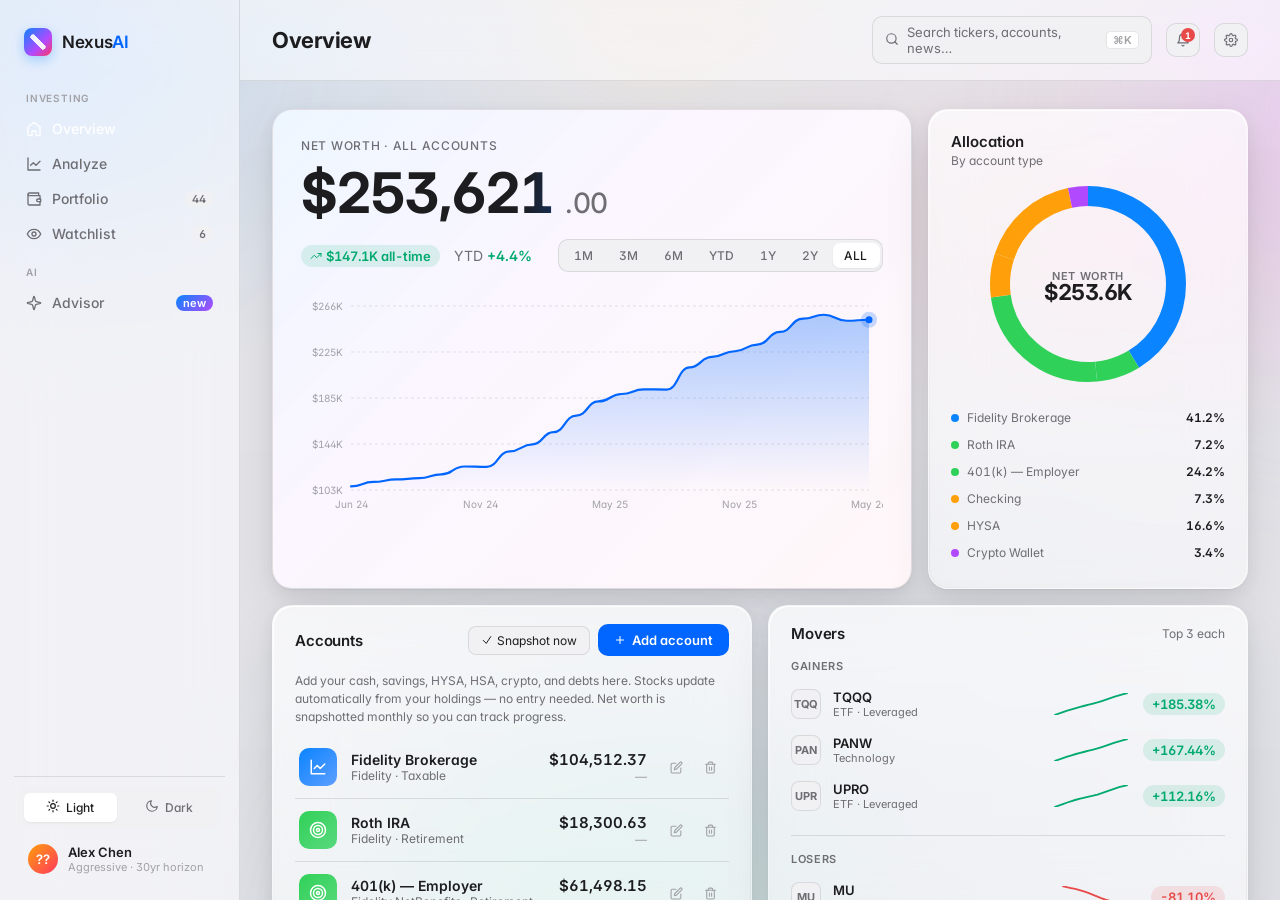
==== design_handoff_nexusai/design/index.html @ 1d8bfe1f "Migrate from Streamlit to Flask + custom dashboard, add data pipelines - New Flask server.py serves " ====
<!DOCTYPE html>
<html lang="en">
<head>
<meta charset="UTF-8">
<meta name="viewport" content="width=device-width, initial-scale=1.0">
<title>NexusAI</title>
<link rel="preconnect" href="https://fonts.googleapis.com">
<link rel="preconnect" href="https://fonts.gstatic.com" crossorigin>
<link href="https://fonts.googleapis.com/css2?family=Inter:wght@400;500;600;700&family=JetBrains+Mono:wght@500&display=swap" rel="stylesheet">
<link rel="stylesheet" href="styles.css">
<link rel="stylesheet" href="animations.css">
<link rel="stylesheet" href="sleek.css">
</head>
<body data-theme="light">

<div class="app">
  <!-- Sidebar -->
  <aside class="sidebar">
    <div class="brand">
      <div class="brand-mark"></div>
      <div class="brand-name">Nexus<span class="ai">AI</span></div>
    </div>

    <nav class="nav" id="nav">
      <div class="nav-indicator" id="nav-indicator"></div>
      <div class="nav-section">Investing</div>
      <button class="nav-item active" data-section="overview"><span class="nav-icon" id="ni-overview"></span>Overview</button>
      <button class="nav-item" data-section="analyze"><span class="nav-icon" id="ni-analyze"></span>Analyze</button>
      <button class="nav-item" data-section="portfolio"><span class="nav-icon" id="ni-portfolio"></span>Portfolio<span class="nav-badge" id="badge-portfolio">44</span></button>
      <button class="nav-item" data-section="watchlist"><span class="nav-icon" id="ni-watchlist"></span>Watchlist<span class="nav-badge" id="badge-watchlist">6</span></button>
      <div class="nav-section">AI</div>
      <button class="nav-item" data-section="advisor"><span class="nav-icon" id="ni-advisor"></span>Advisor<span class="nav-badge" style="background:linear-gradient(135deg, #0a84ff, #b14aff); color:white;">new</span></button>
    </nav>

    <div class="sidebar-foot">
      <div class="theme-toggle" id="theme-toggle">
        <button data-theme-set="light" class="active"><span id="tt-light"></span>Light</button>
        <button data-theme-set="dark"><span id="tt-dark"></span>Dark</button>
      </div>
      <div class="profile-chip" id="profile-chip" style="cursor:pointer;" title="Edit profile">
        <div class="avatar" id="profile-avatar">AC</div>
        <div>
          <div class="profile-name" id="profile-name">Loading…</div>
          <div class="profile-meta" id="profile-meta"></div>
        </div>
      </div>
    </div>
  </aside>

  <!-- Main -->
  <main class="main">
    <header class="topbar">
      <div>
        <div class="section-title" id="topbar-title">Overview</div>
      </div>
      <div class="search" id="cmd-trigger" role="button" tabindex="0">
        <span id="search-icon"></span>
        <span class="search-placeholder">Search tickers, accounts, news…</span>
        <span class="search-kbd">⌘K</span>
      </div>
      <button class="icon-btn" id="bell-btn" title="Notifications" style="position:relative;"></button>
      <button class="icon-btn" id="settings-btn" title="Settings"></button>
    </header>

    <div class="content">
      <div id="section-overview" class="section active"></div>
      <div id="section-analyze" class="section"></div>
      <div id="section-portfolio" class="section"></div>
      <div id="section-watchlist" class="section"></div>
      <div id="section-advisor" class="section"></div>
    </div>
  </main>
</div>

<!-- Command palette -->
<div class="cmdk-overlay" id="cmdk" hidden>
  <div class="cmdk-panel" role="dialog" aria-label="Command palette">
    <div class="cmdk-input-row">
      <span class="cmdk-search-icon" id="cmdk-icon"></span>
      <input id="cmdk-input" placeholder="Jump to a ticker, account, or section…" autocomplete="off"/>
      <span class="search-kbd">ESC</span>
    </div>
    <div class="cmdk-results" id="cmdk-results"></div>
  </div>
</div>

<!-- Notifications panel -->
<div id="notif-panel" hidden style="
  position:fixed; top:52px; right:56px; width:340px; z-index:200;
  background:var(--surface); border:1px solid var(--border-strong);
  border-radius:var(--r-lg); box-shadow:var(--shadow-pop);
  overflow:hidden;
">
  <div style="display:flex;align-items:center;justify-content:space-between;padding:14px 16px 10px;border-bottom:1px solid var(--border);">
    <div style="font-size:14px;font-weight:600;">Notifications</div>
    <button id="notif-close" class="icon-btn" style="width:24px;height:24px;font-size:16px;">×</button>
  </div>
  <div id="notif-list" style="max-height:340px;overflow-y:auto;padding:8px 0;"></div>
</div>

<!-- Settings panel -->
<div id="settings-panel" hidden style="
  position:fixed; top:52px; right:8px; width:360px; z-index:200;
  background:var(--surface); border:1px solid var(--border-strong);
  border-radius:var(--r-lg); box-shadow:var(--shadow-pop);
  overflow:hidden;
">
  <div style="display:flex;align-items:center;justify-content:space-between;padding:14px 16px 10px;border-bottom:1px solid var(--border);">
    <div style="font-size:14px;font-weight:600;">Settings</div>
    <button id="settings-close" class="icon-btn" style="width:24px;height:24px;font-size:16px;">×</button>
  </div>
  <div style="padding:16px;">
    <div style="font-size:11px;text-transform:uppercase;letter-spacing:.08em;font-weight:600;color:var(--text-2);margin-bottom:12px;">Profile</div>

    <div style="margin-bottom:12px;">
      <label style="display:block;font-size:12px;color:var(--text-2);margin-bottom:4px;">Name</label>
      <input id="s-name" type="text" placeholder="Your name"
        style="width:100%;padding:8px 12px;border-radius:8px;border:1px solid var(--border);
               background:var(--surface-2);color:var(--text);font-size:13px;box-sizing:border-box;"/>
    </div>

    <div style="display:grid;grid-template-columns:1fr 1fr;gap:10px;margin-bottom:12px;">
      <div>
        <label style="display:block;font-size:12px;color:var(--text-2);margin-bottom:4px;">Age</label>
        <input id="s-age" type="number" min="18" max="100" placeholder="35"
          style="width:100%;padding:8px 12px;border-radius:8px;border:1px solid var(--border);
                 background:var(--surface-2);color:var(--text);font-size:13px;box-sizing:border-box;"/>
      </div>
      <div>
        <label style="display:block;font-size:12px;color:var(--text-2);margin-bottom:4px;">Horizon (yrs)</label>
        <input id="s-horizon" type="number" min="1" max="40" placeholder="10"
          style="width:100%;padding:8px 12px;border-radius:8px;border:1px solid var(--border);
                 background:var(--surface-2);color:var(--text);font-size:13px;box-sizing:border-box;"/>
      </div>
    </div>

    <div style="margin-bottom:12px;">
      <label style="display:block;font-size:12px;color:var(--text-2);margin-bottom:4px;">Risk Tolerance</label>
      <select id="s-risk"
        style="width:100%;padding:8px 12px;border-radius:8px;border:1px solid var(--border);
               background:var(--surface-2);color:var(--text);font-size:13px;box-sizing:border-box;">
        <option value="conservative">Conservative</option>
        <option value="moderate">Moderate</option>
        <option value="aggressive">Aggressive</option>
      </select>
    </div>

    <div style="margin-bottom:16px;">
      <label style="display:block;font-size:12px;color:var(--text-2);margin-bottom:4px;">Notes</label>
      <textarea id="s-notes" rows="2" placeholder="Goals, notes…"
        style="width:100%;padding:8px 12px;border-radius:8px;border:1px solid var(--border);
               background:var(--surface-2);color:var(--text);font-size:13px;box-sizing:border-box;
               resize:vertical;font-family:inherit;"></textarea>
    </div>

    <div style="display:flex;gap:8px;align-items:center;">
      <button id="s-save" class="btn-primary" style="flex:1;">Save changes</button>
      <div id="s-status" style="font-size:12px;color:var(--green);display:none;">Saved ✓</div>
    </div>
  </div>
</div>

<!-- Data + helpers -->
<script src="data.js"></script>
<script src="icons.js"></script>
<script src="charts.js"></script>
<script src="sections-1.js"></script>
<script src="sections-2.js"></script>
<script src="command.js"></script>
<script src="animations.js"></script>
<script src="sleek.js"></script>
<script src="tweaks.js"></script>

<script>
(function init() {
  // Set nav icons
  const icons = {
    "ni-overview": "home", "ni-analyze": "chart", "ni-portfolio": "wallet",
    "ni-watchlist": "eye", "ni-advisor": "sparkles",
    "search-icon": "search", "bell-btn": "bell", "settings-btn": "settings",
    "tt-light": "sun", "tt-dark": "moon",
  };
  Object.entries(icons).forEach(([id, name]) => {
    const el = document.getElementById(id);
    if (el) el.innerHTML = Icon(name, id.startsWith("ni-") ? 16 : 14);
  });

  // Hydrate profile chip from real data
  function hydrateProfileChip() {
    if (window.NEXUS_DATA && window.NEXUS_DATA.profile) {
      const p = window.NEXUS_DATA.profile;
      const av = document.getElementById("profile-avatar");
      const nm = document.getElementById("profile-name");
      const mt = document.getElementById("profile-meta");
      if (av) av.textContent = p.initials || "??";
      if (nm) nm.textContent = p.name || "—";
      if (mt) mt.textContent = `${p.risk || "—"} · ${p.horizon || "?"}yr horizon`;
    }
  }
  hydrateProfileChip();

  // Render each section's HTML
  const titles = {
    overview: "Overview", analyze: "Analyze", portfolio: "Portfolio",
    watchlist: "Watchlist", advisor: "Advisor",
  };
  document.getElementById("section-overview").innerHTML = AppleSections.renderOverview();
  document.getElementById("section-analyze").innerHTML = AppleSections.renderAnalyze();
  document.getElementById("section-portfolio").innerHTML = AppleSections.renderPortfolio();
  document.getElementById("section-watchlist").innerHTML = AppleSections.renderWatchlist();
  document.getElementById("section-advisor").innerHTML = AppleSections.renderAdvisor();

  // Update portfolio badge
  if (window.NEXUS_DATA) {
    const pb = document.getElementById("badge-portfolio");
    if (pb) pb.textContent = NEXUS_DATA.positions.length;
    const wb = document.getElementById("badge-watchlist");
    if (wb) wb.textContent = NEXUS_DATA.watchlist.length;
  }

  // Hydrate initial section
  AppleSections.hydrateOverview();

  let active = "overview";

  function navigateTo(sec) {
    if (!titles[sec] || sec === active) return;
    document.querySelectorAll(".nav-item").forEach(n => n.classList.toggle("active", n.dataset.section === sec));
    document.querySelectorAll(".section").forEach(s => s.classList.remove("active"));
    const secEl = document.getElementById("section-" + sec);
    secEl.classList.add("active");
    document.getElementById("topbar-title").textContent = titles[sec];
    document.querySelector(".main").scrollTo({ top: 0, behavior: "instant" });
    active = sec;
    AppleSections._redraw = null;
    setTimeout(() => {
      const fn = AppleSections["hydrate" + sec.charAt(0).toUpperCase() + sec.slice(1)];
      if (fn) fn();
      if (window.AppleAnim) { try { AppleAnim.replayAll(); } catch(e){} }
    }, 60);
  }

  function flashTicker(ticker) {
    const inHoldings = NEXUS_DATA.positions.some(p => p.ticker === ticker);
    const dest = inHoldings ? "portfolio" : "watchlist";
    navigateTo(dest);
    setTimeout(() => {
      const row = document.querySelector(`#section-${dest} [data-row-ticker="${ticker}"]`);
      if (row) {
        const main = document.querySelector(".main");
        const top = row.getBoundingClientRect().top - main.getBoundingClientRect().top + main.scrollTop - 120;
        main.scrollTo({ top: Math.max(0, top), behavior: "smooth" });
        row.classList.add("row-flash");
        setTimeout(() => row.classList.remove("row-flash"), 1600);
      }
    }, 140);
  }

  window.Nexus = { navigateTo, flashTicker, getActive: () => active };

  if (window.CommandPalette) CommandPalette.init();
  if (window.NexusTweaks) NexusTweaks.init();

  // One-shot snapshot refresh — repaint P/L + hero + sparklines once the
  // server has live prices (covers cold-cache first load where plPct=0).
  (function snapshotRefresh() {
    const D = window.NEXUS_DATA;
    if (!D || !D.positions) return;
    const allZero = D.positions.length > 0 && D.positions.every(p => !p.plPct);
    let tries = 0;
    function poll() {
      tries++;
      fetch("/api/snapshot")
        .then(r => r.json())
        .then(s => {
          if (!s.ok) return;
          const stillZero = s.positions.length > 0 && s.positions.every(p => !p.plPct);
          // Merge enriched fields
          D.positions = s.positions;
          D.portfolioValue = s.portfolioValue;
          D.totalCost = s.totalCost;
          D.totalPL = s.totalPL;
          D.totalPLPct = s.totalPLPct;
          D.netWorth = s.netWorth;
          D.accounts = s.accounts;
          D.watchlist = s.watchlist;
          D.sectorWeights = s.sectorWeights;
          if (s.advisorPlan) D.advisorPlan = s.advisorPlan;
          if (s.riskMetrics) D.riskMetrics = s.riskMetrics;
          // Re-render the sections whose HTML depends on these numbers
          ["overview","portfolio","watchlist","advisor"].forEach(sec => {
            const fn = AppleSections["render" + sec.charAt(0).toUpperCase() + sec.slice(1)];
            const el = document.getElementById("section-" + sec);
            if (fn && el) el.innerHTML = fn();
          });
          // Re-hydrate the active one
          const hy = AppleSections["hydrate" + active.charAt(0).toUpperCase() + active.slice(1)];
          if (hy) try { hy(); } catch(e){}
          if (window.checkWatchlistAlerts) checkWatchlistAlerts();
          // If server still cold, poll again (max 4 tries)
          if (stillZero && tries < 4) setTimeout(poll, 2000);
        })
        .catch(() => {});
    }
    // Always refresh once after paint; sooner if everything is zero
    setTimeout(poll, allZero ? 1500 : 4000);
  })();

  // Nav handler
  document.getElementById("nav").addEventListener("click", (e) => {
    const item = e.target.closest("[data-section]");
    if (item) navigateTo(item.dataset.section);
  });

  // Theme toggle — use View Transitions if available
  document.getElementById("theme-toggle").addEventListener("click", (e) => {
    const btn = e.target.closest("[data-theme-set]");
    if (!btn) return;
    const newTheme = btn.dataset.themeSet;
    const apply = () => {
      document.querySelectorAll("[data-theme-set]").forEach(b => b.classList.remove("active"));
      btn.classList.add("active");
      document.body.setAttribute("data-theme", newTheme);
      if (active === "overview") AppleSections.hydrateOverview();
      else if (active === "analyze") AppleSections.hydrateAnalyze();
      if (window.NexusTweaks && NexusTweaks.syncTheme) NexusTweaks.syncTheme(newTheme);
    };
    if (document.startViewTransition && window.AppleAnim && AppleAnim.state.theme) {
      const rect = btn.getBoundingClientRect();
      document.documentElement.style.setProperty("--tx", (rect.left + rect.width / 2) + "px");
      document.documentElement.style.setProperty("--ty", (rect.top + rect.height / 2) + "px");
      document.startViewTransition(apply);
    } else {
      apply();
    }
  });

  // Profile chip → open settings
  document.getElementById("profile-chip").addEventListener("click", () => {
    openSettings();
  });

  // Resize
  let rzTimer;
  window.addEventListener("resize", () => {
    clearTimeout(rzTimer);
    rzTimer = setTimeout(() => {
      if (AppleSections._redraw) AppleSections._redraw();
    }, 160);
  });

  // -----------------------------------------------------------------------
  // Notifications panel
  // -----------------------------------------------------------------------
  const notifPanel = document.getElementById("notif-panel");
  const bellBtn = document.getElementById("bell-btn");

  function buildNotifications() {
    const list = document.getElementById("notif-list");
    const D = window.NEXUS_DATA;
    if (!D || !list) return;
    const items = [];
    (D.watchlist || []).forEach(w => {
      if (w.buyBelow && w.price > 0 && w.price <= w.buyBelow) {
        items.push({ type: "buy", ticker: w.ticker, msg: `Price ${fmt$(w.price)} hit buy target ≤ ${fmt$(w.buyBelow)}`, color: "var(--green)" });
      } else if (w.sellAbove && w.price > 0 && w.price >= w.sellAbove) {
        items.push({ type: "sell", ticker: w.ticker, msg: `Price ${fmt$(w.price)} hit sell target ≥ ${fmt$(w.sellAbove)}`, color: "var(--red)" });
      }
    });
    if (items.length === 0) {
      list.innerHTML = `<div style="padding:16px;text-align:center;color:var(--text-3);font-size:13px;">No alerts triggered</div>`;
    } else {
      list.innerHTML = items.map(it => `
        <div style="display:flex;align-items:flex-start;gap:10px;padding:10px 16px;border-bottom:1px solid var(--border);">
          <div style="width:8px;height:8px;border-radius:50%;background:${it.color};margin-top:5px;flex-shrink:0;"></div>
          <div>
            <div style="font-size:13px;font-weight:600;">${it.ticker}</div>
            <div style="font-size:12px;color:var(--text-2);">${it.msg}</div>
          </div>
        </div>
      `).join("");
      // Show alert dot on bell
      bellBtn.style.setProperty("--notif-count", items.length);
    }
    // Always show watchlist as monitoring if no alerts
    if (items.length === 0) {
      const monitoring = (D.watchlist || []).slice(0, 5);
      if (monitoring.length) {
        list.innerHTML = monitoring.map(w => `
          <div style="display:flex;align-items:flex-start;gap:10px;padding:10px 16px;border-bottom:1px solid var(--border);">
            <div style="width:8px;height:8px;border-radius:50%;background:var(--amber);margin-top:5px;flex-shrink:0;"></div>
            <div>
              <div style="font-size:13px;font-weight:600;">${w.ticker}</div>
              <div style="font-size:12px;color:var(--text-2);">
                Monitoring${w.buyBelow ? ' · Buy ≤ ' + fmt$(w.buyBelow) : ''}${w.sellAbove ? ' · Sell ≥ ' + fmt$(w.sellAbove) : ''}
              </div>
            </div>
          </div>
        `).join("") + `<div style="padding:10px 16px;font-size:12px;color:var(--text-3);">No price targets hit yet</div>`;
      }
    }
  }

  // Red badge on the bell when alerts are live
  function setBellBadge(n) {
    let dot = bellBtn.querySelector(".bell-badge");
    if (n > 0) {
      if (!dot) {
        dot = document.createElement("span");
        dot.className = "bell-badge";
        dot.style.cssText = "position:absolute;top:4px;right:4px;min-width:14px;height:14px;padding:0 3px;border-radius:8px;background:var(--red);color:#fff;font-size:9px;font-weight:700;display:flex;align-items:center;justify-content:center;";
        bellBtn.appendChild(dot);
      }
      dot.textContent = n > 9 ? "9+" : String(n);
    } else if (dot) { dot.remove(); }
  }

  // Fire OS notifications for newly-hit targets (dedup via localStorage)
  function checkWatchlistAlerts() {
    const D = window.NEXUS_DATA;
    if (!D || !D.watchlist) return;
    const hits = D.watchlist.filter(w =>
      (w.buyBelow && w.price > 0 && w.price <= w.buyBelow) ||
      (w.sellAbove && w.price > 0 && w.price >= w.sellAbove));
    setBellBadge(hits.length);
    if (!hits.length || !("Notification" in window) || Notification.permission !== "granted") return;
    let seen = {};
    try { seen = JSON.parse(localStorage.getItem("nexus_alerts_seen") || "{}"); } catch {}
    hits.forEach(w => {
      const kind = (w.buyBelow && w.price <= w.buyBelow) ? "buy" : "sell";
      const key = w.ticker + ":" + kind + ":" + (kind === "buy" ? w.buyBelow : w.sellAbove);
      if (seen[key]) return;
      seen[key] = Date.now();
      new Notification(`${w.ticker} hit ${kind} target`, {
        body: kind === "buy" ? `Now ${fmt$(w.price)} ≤ buy ${fmt$(w.buyBelow)}` : `Now ${fmt$(w.price)} ≥ sell ${fmt$(w.sellAbove)}`,
      });
    });
    try { localStorage.setItem("nexus_alerts_seen", JSON.stringify(seen)); } catch {}
  }
  window.checkWatchlistAlerts = checkWatchlistAlerts;
  checkWatchlistAlerts();

  bellBtn.addEventListener("click", (e) => {
    e.stopPropagation();
    if ("Notification" in window && Notification.permission === "default") {
      Notification.requestPermission().then(checkWatchlistAlerts);
    }
    const isHidden = notifPanel.hidden;
    notifPanel.hidden = !isHidden;
    if (!isHidden) return;
    settingsPanel.hidden = true;
    buildNotifications();
  });
  document.getElementById("notif-close").addEventListener("click", () => { notifPanel.hidden = true; });

  // -----------------------------------------------------------------------
  // Settings panel
  // -----------------------------------------------------------------------
  const settingsPanel = document.getElementById("settings-panel");

  function openSettings() {
    settingsPanel.hidden = false;
    notifPanel.hidden = true;
    const D = window.NEXUS_DATA;
    if (D && D.profile) {
      const p = D.profile;
      document.getElementById("s-name").value = p.name || "";
      document.getElementById("s-age").value = p.age || "";
      document.getElementById("s-horizon").value = p.horizon || "";
      document.getElementById("s-risk").value = (p.risk || "moderate").toLowerCase();
      document.getElementById("s-notes").value = p.notes || "";
    }
  }

  document.getElementById("settings-btn").addEventListener("click", (e) => {
    e.stopPropagation();
    if (!settingsPanel.hidden) { settingsPanel.hidden = true; return; }
    openSettings();
  });
  document.getElementById("settings-close").addEventListener("click", () => { settingsPanel.hidden = true; });

  document.getElementById("s-save").addEventListener("click", () => {
    const payload = {
      name: document.getElementById("s-name").value.trim(),
      age: parseInt(document.getElementById("s-age").value) || 35,
      horizon_years: parseInt(document.getElementById("s-horizon").value) || 10,
      risk_tolerance: document.getElementById("s-risk").value,
      notes: document.getElementById("s-notes").value.trim(),
    };
    fetch("/api/profile", {
      method: "POST",
      headers: { "Content-Type": "application/json" },
      body: JSON.stringify(payload),
    })
    .then(r => r.json())
    .then(resp => {
      if (resp.ok && window.NEXUS_DATA) {
        // Update local data
        const p = NEXUS_DATA.profile;
        p.name = payload.name || p.name;
        p.age = payload.age;
        p.horizon = payload.horizon_years;
        p.risk = payload.risk_tolerance.charAt(0).toUpperCase() + payload.risk_tolerance.slice(1);
        p.notes = payload.notes;
        const parts = payload.name.split(" ");
        p.initials = parts.map(w => w[0]).join("").toUpperCase().slice(0, 2);
        hydrateProfileChip();
        const status = document.getElementById("s-status");
        status.style.display = "block";
        setTimeout(() => { status.style.display = "none"; }, 2500);
      }
    })
    .catch(() => {});
  });

  // Close panels on outside click
  document.addEventListener("click", (e) => {
    if (!notifPanel.hidden && !notifPanel.contains(e.target) && e.target !== bellBtn) {
      notifPanel.hidden = true;
    }
    if (!settingsPanel.hidden && !settingsPanel.contains(e.target) &&
        e.target !== document.getElementById("settings-btn") &&
        !document.getElementById("settings-btn").contains(e.target)) {
      settingsPanel.hidden = true;
    }
  });

})();
</script>
</body>
</html>
---- design_handoff_nexusai/design/styles.css ----
/* =====================================================
   NexusAI · Apple-like
   Soft glass surfaces, vibrancy, gentle animation
   Light + dark variants
   ===================================================== */

* { box-sizing: border-box; margin: 0; padding: 0; }

:root {
  --bg: #e4e4e9;
  --bg-grad-a: #d6dae2;
  --bg-grad-b: #e8d8de;
  --bg-grad-c: #d2dde9;
  --surface: #ffffff;
  --surface-solid: #ffffff;
  --surface-2: #f1f1f4;
  --surface-soft: rgba(252, 252, 253, 0.85);
  --border: rgba(0, 0, 0, 0.10);
  --border-strong: rgba(0, 0, 0, 0.16);
  --text: #1d1d1f;
  --text-2: #6e6e73;
  --text-3: #a1a1a6;
  --accent: #0066ff;
  --accent-soft: rgba(0, 102, 255, 0.1);
  --green: #00a96e;
  --green-soft: rgba(0, 169, 110, 0.12);
  --red: #e84a4a;
  --red-soft: rgba(232, 74, 74, 0.12);
  --amber: #ff9f0a;
  --amber-soft: rgba(255, 159, 10, 0.12);
  --shadow-card: 0 1px 2px rgba(0,0,0,0.06), 0 6px 20px rgba(0,0,0,0.08), 0 18px 50px rgba(0,0,0,0.08);
  --shadow-pop: 0 4px 12px rgba(0,0,0,0.10), 0 16px 48px rgba(0,0,0,0.14);
  --r-sm: 10px; --r-md: 14px; --r-lg: 20px; --r-xl: 28px;
}

[data-theme="dark"] {
  --bg: #000000;
  --bg-grad-a: #0c0c10;
  --bg-grad-b: #160a12;
  --bg-grad-c: #08121f;
  --surface: #1c1c1e;
  --surface-solid: #1c1c1e;
  --surface-2: #2c2c2e;
  --surface-soft: rgba(22, 22, 24, 0.7);
  --border: rgba(255, 255, 255, 0.10);
  --border-strong: rgba(255, 255, 255, 0.18);
  --text: #f5f5f7;
  --text-2: #98989d;
  --text-3: #6c6c70;
  --accent: #0a84ff;
  --accent-soft: rgba(10, 132, 255, 0.16);
  --green: #30d158;
  --green-soft: rgba(48, 209, 88, 0.16);
  --red: #ff453a;
  --red-soft: rgba(255, 69, 58, 0.18);
  --amber: #ffd60a;
  --amber-soft: rgba(255, 214, 10, 0.16);
  --shadow-card: 0 1px 2px rgba(0,0,0,0.4), 0 8px 32px rgba(0,0,0,0.3);
  --shadow-pop: 0 4px 12px rgba(0,0,0,0.4), 0 16px 48px rgba(0,0,0,0.5);
}

html, body {
  height: 100%;
  font-family: -apple-system, BlinkMacSystemFont, "SF Pro Display", "Inter", system-ui, sans-serif;
  font-feature-settings: "ss01", "cv11", "tnum";
  color: var(--text);
  -webkit-font-smoothing: antialiased;
  overflow: hidden;
  background:
    radial-gradient(60% 50% at 12% 10%, var(--bg-grad-c) 0%, transparent 60%),
    radial-gradient(50% 40% at 85% 25%, var(--bg-grad-b) 0%, transparent 65%),
    radial-gradient(70% 60% at 60% 90%, var(--bg-grad-a) 0%, transparent 70%),
    var(--bg);
}
.main { background: linear-gradient(180deg, rgba(0,0,0,0) 0%, rgba(0,0,0,0.012) 100%); }
[data-theme="dark"] .main { background: linear-gradient(180deg, rgba(0,0,0,0) 0%, rgba(255,255,255,0.012) 100%); }

button { font: inherit; cursor: pointer; border: none; background: transparent; color: inherit; }
input { font: inherit; color: inherit; }

/* =========================================== Layout =========================================== */
.app {
  display: grid;
  grid-template-columns: 240px 1fr;
  height: 100vh;
}

/* ============================================ Sidebar ========================================= */
.sidebar {
  padding: 22px 14px 16px;
  display: flex; flex-direction: column;
  border-right: 1px solid var(--border);
  background: var(--surface-soft);
}
.brand {
  display: flex; align-items: center; gap: 10px;
  padding: 6px 10px 22px;
}
.brand-mark {
  width: 28px; height: 28px; border-radius: 8px;
  background: linear-gradient(135deg, #0a84ff 0%, #b14aff 60%, #ff375f 100%);
  position: relative;
  box-shadow: 0 4px 12px rgba(10, 132, 255, 0.3);
}
.brand-mark::after {
  content: ""; position: absolute; inset: 6px;
  border-radius: 4px;
  background: var(--surface-solid);
  opacity: 0.92;
  -webkit-mask: linear-gradient(45deg, transparent 40%, black 40%, black 60%, transparent 60%);
          mask: linear-gradient(45deg, transparent 40%, black 40%, black 60%, transparent 60%);
}
.brand-name {
  font-size: 17px; font-weight: 600; letter-spacing: -0.02em;
}
.brand-name .ai { color: var(--accent); }

.nav { display: flex; flex-direction: column; gap: 2px; flex: 1; }
.nav-section {
  font-size: 10px; font-weight: 600; text-transform: uppercase; letter-spacing: 0.08em;
  color: var(--text-3); padding: 14px 12px 6px;
}
.nav-item {
  display: flex; align-items: center; gap: 10px;
  padding: 8px 12px; border-radius: 8px;
  color: var(--text-2); font-size: 14px; font-weight: 500;
  text-align: left; width: 100%;
  transition: background .15s ease, color .15s ease;
}
.nav-item:hover { background: var(--surface-2); color: var(--text); }
.nav-item.active {
  background: var(--accent); color: white;
  box-shadow: 0 2px 8px var(--accent-soft);
}
.nav-item.active .nav-icon { color: white; }
.nav-icon { width: 16px; height: 16px; flex-shrink: 0; }
.nav-badge {
  margin-left: auto; font-size: 11px; font-weight: 600;
  background: var(--surface-2); padding: 1px 7px; border-radius: 10px;
  color: var(--text-2);
}
.nav-item.active .nav-badge { background: rgba(255,255,255,0.22); color: white; }

.sidebar-foot {
  padding: 10px 4px 2px;
  border-top: 1px solid var(--border);
  display: flex; flex-direction: column; gap: 8px;
}
.profile-chip {
  display: flex; align-items: center; gap: 10px;
  padding: 8px 10px; border-radius: 10px;
}
.profile-chip:hover { background: var(--surface-2); }
.avatar {
  width: 30px; height: 30px; border-radius: 50%;
  background: linear-gradient(135deg, #ff9f0a, #ff375f);
  color: white; font-weight: 600; font-size: 13px;
  display: flex; align-items: center; justify-content: center;
}
.profile-name { font-size: 13px; font-weight: 600; }
.profile-meta { font-size: 11px; color: var(--text-3); }

.theme-toggle {
  display: flex; align-items: center; gap: 6px;
  padding: 6px; border-radius: 10px;
  background: var(--surface-2);
}
.theme-toggle button {
  flex: 1; padding: 6px; border-radius: 6px;
  color: var(--text-2); font-size: 12px; font-weight: 500;
  display: flex; align-items: center; justify-content: center; gap: 6px;
}
.theme-toggle button.active {
  background: var(--surface-solid);
  color: var(--text);
  box-shadow: 0 1px 2px rgba(0,0,0,0.06);
}
[data-theme="dark"] .theme-toggle button.active { box-shadow: 0 1px 2px rgba(0,0,0,0.5); }

/* ============================================ Main ============================================ */
.main {
  overflow-y: auto;
  scroll-behavior: smooth;
}
.main::-webkit-scrollbar { width: 8px; }
.main::-webkit-scrollbar-track { background: transparent; }
.main::-webkit-scrollbar-thumb { background: var(--border-strong); border-radius: 4px; }

.topbar {
  position: sticky; top: 0; z-index: 10;
  display: flex; align-items: center; gap: 14px;
  padding: 16px 32px;
  background: rgba(255,255,255,0.92);
  border-bottom: 1px solid var(--border);
}
[data-theme="dark"] .topbar { background: rgba(20,20,22,0.92); }
.section-title {
  font-size: 22px; font-weight: 700; letter-spacing: -0.02em;
}
.section-sub { color: var(--text-2); font-size: 13px; margin-left: 4px; }
.topbar .search {
  margin-left: auto;
  display: flex; align-items: center; gap: 8px;
  padding: 7px 12px; border-radius: 10px;
  background: var(--surface-2);
  border: 1px solid var(--border);
  width: 280px;
  font-size: 13px;
  color: var(--text-2);
  cursor: text;
  transition: border-color .15s, background .15s;
}
.topbar .search:hover { border-color: var(--border-strong); }
.search-placeholder { flex: 1; }
.search-kbd {
  font-size: 11px; font-weight: 600; color: var(--text-3);
  padding: 1px 6px; border-radius: 5px;
  background: var(--surface-solid); border: 1px solid var(--border);
}
.topbar .icon-btn {
  width: 34px; height: 34px; border-radius: 10px;
  background: var(--surface-2); border: 1px solid var(--border);
  display: flex; align-items: center; justify-content: center;
  color: var(--text-2);
}
.topbar .icon-btn:hover { background: var(--surface-solid); color: var(--text); }

.content { padding: 28px 32px 60px; max-width: 1400px; }

/* ============================================ Cards ============================================ */
.card {
  background: var(--surface);
  border: 1px solid var(--border);
  border-radius: var(--r-lg);
  box-shadow: var(--shadow-card);
}
.card-pad { padding: 22px; }
.card-pad-sm { padding: 16px; }
.card-head {
  display: flex; align-items: center; justify-content: space-between;
  gap: 12px; flex-wrap: wrap;
  padding: 18px 22px 0;
}
.card-head h3 {
  font-size: 15px; font-weight: 600; letter-spacing: -0.01em;
}
.card-head .meta { font-size: 12px; color: var(--text-2); }
.card-body { padding: 16px 22px 22px; }

.row { display: flex; gap: 16px; }
.grid { display: grid; gap: 16px; }
.grid > * { min-width: 0; }
.g-2 { grid-template-columns: 1fr 1fr; }
.g-3 { grid-template-columns: repeat(3, 1fr); }
.g-4 { grid-template-columns: repeat(4, 1fr); }
.g-overview { grid-template-columns: 2fr 1fr; }
.g-analyze { grid-template-columns: 2fr 1fr; }

/* ============================================ Hero net worth ============================================ */
.hero {
  position: relative;
  padding: 28px;
  background:
    linear-gradient(135deg, rgba(10,132,255,0.07), rgba(177,74,255,0.05) 40%, rgba(255,55,95,0.04) 100%),
    var(--surface);
}
[data-theme="dark"] .hero {
  background:
    linear-gradient(135deg, rgba(10,132,255,0.18), rgba(177,74,255,0.10) 40%, rgba(255,55,95,0.06) 100%),
    var(--surface);
}
.hero-label {
  font-size: 12px; font-weight: 500; color: var(--text-2);
  text-transform: uppercase; letter-spacing: 0.06em;
}
.hero-number {
  display: flex; align-items: baseline; gap: 12px;
  margin-top: 6px;
}
.hero-value {
  font-size: 56px; font-weight: 700; letter-spacing: -0.035em;
  font-feature-settings: "tnum", "ss01";
}
.hero-cents { font-size: 28px; color: var(--text-2); font-weight: 500; letter-spacing: -0.02em; }
.hero-delta {
  display: flex; align-items: center; gap: 14px;
  font-size: 14px;
}
.hero-controls {
  display: flex; align-items: center; justify-content: space-between;
  gap: 16px; flex-wrap: wrap;
  margin-top: 12px;
}
.delta {
  display: inline-flex; align-items: center; gap: 4px;
  padding: 3px 9px; border-radius: 999px;
  font-weight: 600; font-size: 13px;
}
.delta.up { color: var(--green); background: var(--green-soft); }
.delta.down { color: var(--red); background: var(--red-soft); }
.delta.flat { color: var(--text-2); background: var(--surface-2); }
.hero-since { color: var(--text-2); }

.range-pills {
  display: inline-flex; gap: 2px;
  background: var(--surface-2);
  border: 1px solid var(--border);
  padding: 3px; border-radius: 10px;
}
.range-pills button {
  padding: 5px 12px; border-radius: 7px;
  font-size: 12px; color: var(--text-2); font-weight: 500;
}
.range-pills button.active {
  background: var(--surface-solid);
  color: var(--text);
  box-shadow: 0 1px 2px rgba(0,0,0,0.06);
}
[data-theme="dark"] .range-pills button.active { box-shadow: 0 1px 2px rgba(0,0,0,0.4); }

.chart-wrap { margin-top: 20px; height: 220px; position: relative; }
.chart-wrap svg { width: 100%; height: 100%; display: block; }

/* ============================================ Account cards ============================================ */
.account-row {
  display: flex; align-items: center; gap: 14px;
  padding: 12px 4px;
  border-bottom: 1px solid var(--border);
}
.account-row:last-child { border-bottom: none; }
.account-icon {
  width: 38px; height: 38px; border-radius: 10px;
  display: flex; align-items: center; justify-content: center;
  color: white;
}
.account-icon.taxable { background: linear-gradient(135deg, #0a84ff, #5e9eff); }
.account-icon.retirement { background: linear-gradient(135deg, #30d158, #5ad97e); }
.account-icon.cash { background: linear-gradient(135deg, #ff9f0a, #ffbf57); }
.account-icon.crypto { background: linear-gradient(135deg, #b14aff, #ff5b9c); }
.account-info { flex: 1; }
.account-name { font-size: 14px; font-weight: 600; }
.account-meta { font-size: 12px; color: var(--text-2); }
.account-balance { text-align: right; }
.account-balance .v { font-size: 15px; font-weight: 600; font-variant-numeric: tabular-nums; }
.account-balance .e { font-size: 12px; color: var(--text-3); }
.account-edit-input {
  font-size: 15px; font-weight: 600; font-variant-numeric: tabular-nums;
  background: var(--surface-2); border: 1px solid var(--accent);
  padding: 3px 8px; border-radius: 6px; text-align: right;
  width: 130px; outline: none;
}
.account-actions { display: flex; gap: 4px; }
.acct-icon-btn {
  width: 30px; height: 30px; border-radius: 8px;
  display: flex; align-items: center; justify-content: center;
  color: var(--text-3); border: 1px solid transparent;
  transition: background .15s, color .15s, border-color .15s;
}
.acct-icon-btn:hover { background: var(--surface-2); color: var(--text); border-color: var(--border); }
.acct-icon-btn.danger:hover { background: var(--red-soft); color: var(--red); border-color: transparent; }
.account-row { transition: opacity .2s ease, transform .2s ease; }
.account-row.removing { opacity: 0; transform: translateX(-12px); }

.account-add-form {
  padding: 14px; margin-bottom: 8px;
  background: var(--surface-2);
  border: 1px solid var(--border-strong);
  border-radius: var(--r-md);
  animation: fadeIn 0.2s ease;
}
.aaf-grid { display: grid; grid-template-columns: 1fr 1fr; gap: 8px; }
.aaf-input {
  padding: 8px 10px; font-size: 13px;
  background: var(--surface-solid); border: 1px solid var(--border);
  border-radius: 8px; outline: none; color: var(--text);
}
.aaf-input:focus { border-color: var(--accent); }
.aaf-actions { display: flex; justify-content: flex-end; gap: 8px; margin-top: 10px; }
@keyframes fadeIn { from { opacity: 0; transform: translateY(-4px); } to { opacity: 1; transform: translateY(0); } }

/* ============================================ Stat tiles ============================================ */
.stat-tile {
  padding: 16px 18px;
  background: var(--surface);
  border: 1px solid var(--border);
  border-radius: var(--r-md);
}
.stat-tile .label { font-size: 11px; color: var(--text-2); text-transform: uppercase; letter-spacing: 0.06em; font-weight: 600; }
.stat-tile .v { font-size: 22px; font-weight: 700; letter-spacing: -0.02em; margin-top: 4px; font-variant-numeric: tabular-nums; }
.stat-tile .e { font-size: 12px; color: var(--text-2); margin-top: 2px; }

/* ============================================ Verdict banner ============================================ */
.verdict {
  padding: 24px 26px;
  border-radius: var(--r-lg);
  background: var(--surface);
  border: 1px solid var(--border);
  position: relative; overflow: hidden;
}
.verdict.buy { border-color: rgba(0, 169, 110, 0.3); }
.verdict.sell { border-color: rgba(232, 74, 74, 0.3); }
[data-theme="dark"] .verdict.buy { border-color: rgba(48, 209, 88, 0.4); }
[data-theme="dark"] .verdict.sell { border-color: rgba(255, 69, 58, 0.4); }
.verdict::before {
  content: ""; position: absolute; inset: 0;
  background: linear-gradient(135deg, var(--green-soft), transparent 60%);
  opacity: 1; pointer-events: none;
}
.verdict.sell::before { background: linear-gradient(135deg, var(--red-soft), transparent 60%); }
.verdict.hold::before { background: linear-gradient(135deg, var(--amber-soft), transparent 60%); }
.verdict-inner { position: relative; }
.verdict-head { display: flex; align-items: flex-start; gap: 14px; }
.verdict-pill {
  display: inline-flex; align-items: center; gap: 5px;
  padding: 5px 12px; border-radius: 999px;
  font-weight: 700; font-size: 12px; letter-spacing: 0.06em;
}
.verdict.buy .verdict-pill { background: var(--green); color: white; }
.verdict.sell .verdict-pill { background: var(--red); color: white; }
.verdict.hold .verdict-pill { background: var(--amber); color: white; }
.verdict-meta {
  font-size: 12px; color: var(--text-2);
  display: flex; gap: 14px; align-items: center;
}
.verdict-ticker { font-size: 26px; font-weight: 700; letter-spacing: -0.02em; }
.verdict-thesis { margin-top: 16px; font-size: 14px; line-height: 1.55; color: var(--text); }

/* ============================================ Sparklines & charts ============================================ */
.spark { width: 80px; height: 22px; vertical-align: middle; }
.donut { width: 100%; max-width: 220px; aspect-ratio: 1; }
.chart-legend { display: flex; gap: 14px; align-items: center; }
.chart-legend .lg { display: inline-flex; align-items: center; gap: 6px; font-size: 12px; color: var(--text-2); }
.chart-legend .lg-line { width: 14px; height: 3px; border-radius: 2px; display: inline-block; }
.chart-legend .lg-line.dashed { background-image: none; box-shadow: none; -webkit-mask: repeating-linear-gradient(90deg, #000 0 4px, transparent 4px 7px); mask: repeating-linear-gradient(90deg, #000 0 4px, transparent 4px 7px); }

.bar-row {
  display: grid;
  grid-template-columns: 130px 1fr 80px;
  align-items: center; gap: 12px;
  padding: 6px 0;
  font-size: 13px;
}
.bar-track {
  height: 8px; background: var(--surface-2); border-radius: 4px; overflow: hidden;
  position: relative;
}
.bar-fill {
  height: 100%; background: var(--accent); border-radius: 4px;
  transition: width 0.8s cubic-bezier(0.2, 0.8, 0.2, 1);
}

/* Allocation table */
.alloc-row {
  display: grid;
  grid-template-columns: 1.2fr 1fr 1fr 0.6fr;
  align-items: center;
  gap: 12px; padding: 10px 0;
  border-bottom: 1px solid var(--border);
  font-size: 13px;
}
.alloc-row:last-child { border-bottom: none; }
.alloc-row .label-cell { font-weight: 600; }
.alloc-row .vs {
  display: flex; align-items: center; gap: 8px;
}
.alloc-gap.pos { color: var(--green); }
.alloc-gap.neg { color: var(--red); }
.alloc-action {
  font-size: 11px; padding: 3px 8px; border-radius: 999px; font-weight: 600;
  text-transform: uppercase; letter-spacing: 0.04em;
}
.alloc-action.increase { background: var(--accent-soft); color: var(--accent); }
.alloc-action.reduce { background: var(--amber-soft); color: var(--amber); }
.alloc-action.ontarget { background: var(--green-soft); color: var(--green); }

/* ============================================ Holdings table ============================================ */
.tbl {
  width: 100%; border-collapse: collapse;
  font-size: 13px;
}
.tbl th {
  text-align: left;
  font-size: 11px; font-weight: 600; color: var(--text-2);
  text-transform: uppercase; letter-spacing: 0.06em;
  padding: 10px 12px;
  border-bottom: 1px solid var(--border);
  position: sticky; top: 0; background: var(--surface);
}
.tbl td {
  padding: 12px;
  border-bottom: 1px solid var(--border);
  font-variant-numeric: tabular-nums;
}
.tbl tr:hover td { background: var(--surface-2); }
.tbl tr:last-child td { border-bottom: none; }
.tbl .t-ticker {
  display: flex; align-items: center; gap: 10px;
  font-weight: 600;
}
.tkr-glyph {
  width: 30px; height: 30px; border-radius: 8px;
  background: var(--surface-2); border: 1px solid var(--border);
  display: flex; align-items: center; justify-content: center;
  font-size: 11px; font-weight: 700; letter-spacing: -0.01em;
  color: var(--text-2);
}
.t-right { text-align: right; }
.pl-pos { color: var(--green); }
.pl-neg { color: var(--red); }

/* ============================================ Action items ============================================ */
.action-item {
  display: grid;
  grid-template-columns: 36px 1fr auto;
  gap: 14px; align-items: flex-start;
  padding: 14px 0;
  border-bottom: 1px solid var(--border);
}
.action-item:last-child { border-bottom: none; }
.action-priority {
  width: 28px; height: 28px; border-radius: 8px;
  background: var(--surface-2); color: var(--text-2);
  display: flex; align-items: center; justify-content: center;
  font-size: 13px; font-weight: 600;
}
.action-tag {
  font-size: 10px; font-weight: 700; letter-spacing: 0.06em;
  padding: 2px 7px; border-radius: 4px; text-transform: uppercase;
}
.action-tag.buy { background: var(--green-soft); color: var(--green); }
.action-tag.trim { background: var(--amber-soft); color: var(--amber); }
.action-tag.hold { background: var(--surface-2); color: var(--text-2); }
.action-tag.sell { background: var(--red-soft); color: var(--red); }
.action-title {
  font-size: 14px; font-weight: 600;
  display: flex; align-items: center; gap: 8px;
  margin-bottom: 2px;
}
.action-desc { font-size: 13px; color: var(--text); }
.action-reason { font-size: 12px; color: var(--text-2); margin-top: 4px; }
.btn-ghost {
  font-size: 12px; padding: 6px 12px;
  background: var(--surface-2); border: 1px solid var(--border);
  border-radius: 8px; color: var(--text);
  display: inline-flex; align-items: center; gap: 4px;
}
.btn-ghost:hover { background: var(--surface-solid); }
.btn-primary {
  background: var(--accent); color: white;
  padding: 8px 16px; border-radius: 10px;
  font-size: 13px; font-weight: 600;
  display: inline-flex; align-items: center; gap: 6px;
}
.btn-primary:hover { filter: brightness(1.08); }

/* ============================================ News ============================================ */
.news-item {
  padding: 12px 0;
  border-bottom: 1px solid var(--border);
  display: flex; gap: 12px; align-items: flex-start;
}
.news-item:last-child { border-bottom: none; }
.news-tag {
  font-size: 10px; font-weight: 700; color: var(--text-2);
  padding: 3px 6px; background: var(--surface-2); border-radius: 4px;
  flex-shrink: 0;
}
.news-headline { font-size: 13px; line-height: 1.45; }
.news-meta { font-size: 11px; color: var(--text-3); margin-top: 2px; }

/* ============================================ Watchlist ============================================ */
.wl-row {
  display: grid;
  grid-template-columns: 1.4fr 1fr 1.4fr 1fr;
  padding: 14px 16px;
  border-bottom: 1px solid var(--border);
  align-items: center;
  gap: 12px;
}
.wl-row:last-child { border-bottom: none; }
.wl-target {
  display: flex; align-items: center; gap: 8px;
  font-size: 12px;
}
.wl-target .pill {
  padding: 3px 7px; border-radius: 5px;
  font-size: 11px; font-weight: 600;
  background: var(--surface-2);
}
.wl-target.hit .pill.buy { background: var(--green-soft); color: var(--green); }
.wl-status {
  font-size: 12px; color: var(--text-2);
  display: flex; align-items: center; gap: 6px;
}
.dot { width: 6px; height: 6px; border-radius: 50%; background: var(--text-3); }
.dot.green { background: var(--green); }
.dot.red { background: var(--red); }
.dot.amber { background: var(--amber); }

/* ============================================ Advisor chat ============================================ */
.chat-shell {
  display: flex; flex-direction: column;
  height: 520px;
}
.chat-stream {
  flex: 1; overflow-y: auto;
  padding: 20px 22px;
  display: flex; flex-direction: column; gap: 16px;
}
.bubble {
  max-width: 78%;
  padding: 12px 16px;
  border-radius: 18px;
  font-size: 14px; line-height: 1.5;
}
.bubble.assistant {
  align-self: flex-start;
  background: var(--surface-2);
  border-bottom-left-radius: 6px;
}
.bubble.user {
  align-self: flex-end;
  background: var(--accent);
  color: white;
  border-bottom-right-radius: 6px;
}
.bubble.assistant .source {
  font-size: 11px; color: var(--text-2); margin-top: 6px;
  display: flex; align-items: center; gap: 4px;
}
.chat-input {
  border-top: 1px solid var(--border);
  padding: 12px 16px;
  display: flex; gap: 10px; align-items: center;
}
.chat-input input {
  flex: 1; padding: 10px 14px;
  background: var(--surface-2);
  border: 1px solid var(--border);
  border-radius: 12px;
  outline: none; font-size: 14px;
}
.chat-input input:focus { border-color: var(--accent); }

/* ============================================ Section transitions ============================================ */
.section { display: none; }
.section.active { display: block; }

/* ============================================ Crosshair ============================================ */
.crosshair-tip {
  position: absolute;
  background: var(--surface-solid);
  border: 1px solid var(--border);
  padding: 8px 12px;
  border-radius: 10px;
  font-size: 12px;
  font-weight: 600;
  pointer-events: none;
  box-shadow: var(--shadow-pop);
  transform: translate(-50%, -120%);
  white-space: nowrap;
  opacity: 0;
  transition: opacity 0.15s;
}
.crosshair-tip.show { opacity: 1; }
.crosshair-tip .date { font-size: 11px; color: var(--text-2); font-weight: 500; }

/* ============================================ Misc ============================================ */
.h-strong { font-weight: 600; }
.muted { color: var(--text-2); }
.divider { height: 1px; background: var(--border); margin: 16px 0; }
.flex { display: flex; align-items: center; gap: 8px; }
.flex-between { display: flex; justify-content: space-between; align-items: center; }
.gap-s { gap: 8px; } .gap-m { gap: 14px; } .gap-l { gap: 20px; }
.mt-s { margin-top: 8px; } .mt-m { margin-top: 16px; } .mt-l { margin-top: 24px; }
.mb-s { margin-bottom: 8px; } .mb-m { margin-bottom: 16px; }

.suggested-card {
  padding: 14px;
  border: 1px solid var(--border);
  border-radius: var(--r-md);
  background: var(--surface-2);
}
.suggested-card:hover { background: var(--surface); }
.suggested-ticker { font-size: 18px; font-weight: 700; letter-spacing: -0.02em; }
.suggested-cat { font-size: 11px; color: var(--text-2); text-transform: uppercase; letter-spacing: 0.06em; font-weight: 600; }
.suggested-rationale { font-size: 12px; color: var(--text-2); margin-top: 6px; line-height: 1.45; }
.suggested-foot { display: flex; justify-content: space-between; align-items: center; margin-top: 10px; }

.risk-item {
  padding: 10px 14px; background: var(--surface-2); border-radius: 10px;
  font-size: 13px; margin-bottom: 8px;
  display: flex; align-items: flex-start; gap: 8px;
}
.risk-item svg { color: var(--amber); flex-shrink: 0; margin-top: 2px; }

/* ============================================ Command palette ============================================ */
.cmdk-overlay {
  position: fixed; inset: 0; z-index: 100;
  background: rgba(0,0,0,0.32);
  backdrop-filter: blur(4px); -webkit-backdrop-filter: blur(4px);
  display: flex; align-items: flex-start; justify-content: center;
  padding-top: 12vh;
  opacity: 0; transition: opacity .18s ease;
}
[data-theme="dark"] .cmdk-overlay { background: rgba(0,0,0,0.55); }
.cmdk-overlay.show { opacity: 1; }
.cmdk-overlay[hidden]    { display: none; }
.cmdk-overlay:not(.show) { pointer-events: none; }
.chart-empty { display:flex; align-items:center; justify-content:center; height:100%; color:var(--text-3); font-size:13px; }
.cmdk-panel {
  width: min(560px, 92vw);
  background: var(--surface-solid);
  border: 1px solid var(--border-strong);
  border-radius: var(--r-lg);
  box-shadow: var(--shadow-pop);
  overflow: hidden;
  transform: translateY(-8px) scale(0.98);
  transition: transform .18s ease;
}
.cmdk-overlay.show .cmdk-panel { transform: translateY(0) scale(1); }
.cmdk-input-row {
  display: flex; align-items: center; gap: 10px;
  padding: 14px 18px;
  border-bottom: 1px solid var(--border);
}
.cmdk-search-icon { color: var(--text-3); display: flex; }
#cmdk-input {
  flex: 1; border: none; outline: none; background: transparent;
  font-size: 16px; color: var(--text);
}
.cmdk-results { max-height: 52vh; overflow-y: auto; padding: 8px; }
.cmdk-results::-webkit-scrollbar { width: 8px; }
.cmdk-results::-webkit-scrollbar-thumb { background: var(--border-strong); border-radius: 4px; }
.cmdk-group {
  font-size: 10px; font-weight: 600; text-transform: uppercase; letter-spacing: 0.07em;
  color: var(--text-3); padding: 10px 12px 4px;
}
.cmdk-item {
  display: flex; align-items: center; gap: 12px;
  padding: 9px 12px; border-radius: 10px;
  cursor: pointer;
}
.cmdk-item.active { background: var(--accent-soft); }
.cmdk-glyph {
  width: 32px; height: 32px; border-radius: 8px; flex-shrink: 0;
  background: var(--surface-2); border: 1px solid var(--border);
  display: flex; align-items: center; justify-content: center;
  font-size: 11px; font-weight: 700; color: var(--text-2);
}
.cmdk-ico {
  width: 32px; height: 32px; border-radius: 8px; flex-shrink: 0;
  background: var(--surface-2); display: flex; align-items: center; justify-content: center;
  color: var(--text-2);
}
.cmdk-item.active .cmdk-ico, .cmdk-item.active .cmdk-glyph { color: var(--accent); border-color: transparent; }
.cmdk-text { flex: 1; min-width: 0; }
.cmdk-label { font-size: 14px; font-weight: 600; }
.cmdk-sub { font-size: 12px; color: var(--text-2); overflow: hidden; text-overflow: ellipsis; white-space: nowrap; }
.cmdk-enter { color: var(--text-3); opacity: 0; display: flex; }
.cmdk-item.active .cmdk-enter { opacity: 1; color: var(--accent); }
.cmdk-empty { padding: 28px; text-align: center; color: var(--text-3); font-size: 14px; }

/* Ticker row flash when jumped to from search */
.row-flash { animation: rowFlash 1.6s ease; }
@keyframes rowFlash {
  0%, 100% { background: transparent; }
  15%, 55% { background: var(--accent-soft); }
}
.wl-row.row-flash { border-radius: 8px; }

/* ============================================ Density (Tweaks) ============================================ */
body[data-density="compact"] .content { padding: 18px 24px 48px; }
body[data-density="compact"] .card-pad { padding: 16px; }
body[data-density="compact"] .card-body { padding: 12px 18px 18px; }
body[data-density="compact"] .card-head { padding: 14px 18px 0; }
body[data-density="compact"] .grid { gap: 12px; }
body[data-density="compact"] .tbl td { padding: 9px 12px; }
body[data-density="compact"] .hero { padding: 22px; }
body[data-density="comfy"] .content { padding: 38px 48px 76px; }
body[data-density="comfy"] .card-pad { padding: 28px; }
body[data-density="comfy"] .card-body { padding: 22px 28px 28px; }
body[data-density="comfy"] .card-head { padding: 24px 28px 0; }
body[data-density="comfy"] .grid { gap: 22px; }
body[data-density="comfy"] .hero { padding: 36px; }

/* ============================================ Tweaks panel ============================================ */
.tweaks-panel {
  position: fixed; right: 20px; bottom: 20px; z-index: 200;
  width: 270px;
  background: var(--surface-solid);
  border: 1px solid var(--border-strong);
  border-radius: var(--r-lg);
  box-shadow: var(--shadow-pop);
  opacity: 0; transform: translateY(10px) scale(0.98);
  transition: opacity .2s ease, transform .2s ease;
}
.tweaks-panel.show { opacity: 1; transform: translateY(0) scale(1); }
.tweaks-head {
  display: flex; align-items: center; justify-content: space-between;
  padding: 14px 16px; border-bottom: 1px solid var(--border);
}
.tweaks-title { font-size: 14px; font-weight: 600; display: flex; align-items: center; gap: 8px; }
.tweaks-close {
  width: 28px; height: 28px; border-radius: 8px; color: var(--text-3);
  display: flex; align-items: center; justify-content: center;
}
.tweaks-close:hover { background: var(--surface-2); color: var(--text); }
.tweaks-body { padding: 14px 16px 18px; }
.tweaks-section {
  font-size: 10px; font-weight: 600; text-transform: uppercase; letter-spacing: 0.07em;
  color: var(--text-3); margin: 14px 0 8px;
}
.tweaks-section:first-child { margin-top: 0; }
.tweaks-swatches { display: flex; gap: 8px; }
.tw-swatch {
  width: 34px; height: 34px; border-radius: 9px; padding: 3px;
  border: 2px solid transparent; background: var(--surface-2);
  display: flex; align-items: center; justify-content: center;
}
.tw-swatch span { width: 100%; height: 100%; border-radius: 6px; display: block; }
.tw-swatch.active { border-color: var(--text); }
.tweaks-seg {
  display: flex; gap: 2px; padding: 3px;
  background: var(--surface-2); border: 1px solid var(--border); border-radius: 10px;
}
.tweaks-seg button {
  flex: 1; padding: 6px 4px; border-radius: 7px;
  font-size: 12px; font-weight: 500; color: var(--text-2);
  display: flex; align-items: center; justify-content: center; gap: 5px;
}
.tweaks-seg button.active {
  background: var(--surface-solid); color: var(--text);
  box-shadow: 0 1px 2px rgba(0,0,0,0.08);
}
[data-theme="dark"] .tweaks-seg button.active { box-shadow: 0 1px 2px rgba(0,0,0,0.5); }

/* ============================================ Responsive ============================================ */
@media (max-width: 1100px) {
  .g-overview, .g-analyze { grid-template-columns: 1fr; }
}
@media (max-width: 900px) {
  .g-2, .g-3, .g-4 { grid-template-columns: 1fr; }
}
@media (max-width: 820px) {
  .app { grid-template-columns: 64px 1fr; }
  .sidebar { padding: 18px 8px 12px; }
  .brand-name, .nav-section, .nav-item span:not(.nav-icon):not(.nav-badge),
  .nav-badge, .profile-name, .profile-meta, .theme-toggle button span:last-child {
    display: none;
  }
  .nav-item { justify-content: center; padding: 10px; }
  .brand { justify-content: center; padding: 6px 0 22px; }
  .theme-toggle { flex-direction: column; }
  .profile-chip { justify-content: center; padding: 8px 0; }
  .content { padding: 20px 16px 48px; }
  .topbar { padding: 14px 16px; }
  .topbar .search { width: auto; flex: 1; min-width: 0; }
}
---- design_handoff_nexusai/design/animations.css ----
/* =====================================================
   Animation enhancements on top of styles.css
   All keyframes use Apple-ish spring-y curves.
   Toggleable via body[data-anim-*] attributes.
   ===================================================== */

:root {
  --anim-spring: cubic-bezier(0.34, 1.32, 0.4, 1);
  --anim-ease: cubic-bezier(0.2, 0.8, 0.2, 1);
  --anim-speed: 1;
}

/* Master kill-switch — turns every transition/animation into a 1ms no-op. */
body[data-anim-master="off"] *,
body[data-anim-master="off"] *::before,
body[data-anim-master="off"] *::after {
  animation-duration: 1ms !important;
  animation-delay: 0ms !important;
  transition-duration: 1ms !important;
  transition-delay: 0ms !important;
}

/* =================== Section cross-fade =================== */
.section { display: none; }
.section.active { display: block; }
/* One-shot enter — added by JS, removed by JS (with timeout fallback) after
   the animation completes. Critically, the keyframes do NOT set opacity:0 at
   `from`: if the animation never advances (throttled tab / html-to-image
   capture / reduced-motion), the section is still fully visible. */
.section.section-enter {
  animation: sectionIn calc(380ms / var(--anim-speed)) var(--anim-ease) both;
}
@keyframes sectionIn {
  from { transform: translateY(8px) scale(0.992); filter: blur(4px); }
  to   { transform: translateY(0) scale(1); filter: blur(0); }
}
body[data-anim-section-fade="off"] .section.section-enter { animation: none; }

/* =================== Card reveal on intersect =================== */
/* Resting state of `.card` is fully visible. The enter animation only nudges
   transform; we do NOT set opacity:0 in the keyframes so that a non-playing
   animation (throttled / snapshot) still shows the card. */
.card.card-enter {
  animation: cardEnter calc(560ms / var(--anim-speed)) var(--anim-spring) both;
}
@keyframes cardEnter {
  from { transform: translateY(14px); }
  to   { transform: translateY(0); }
}
body[data-anim-reveal="off"] .card.card-enter { animation: none; }

/* =================== Hero number count-up shimmer =================== */
.hero-value.counting {
  background: linear-gradient(
    100deg,
    var(--text) 0%, var(--text) 38%,
    var(--accent) 50%,
    var(--text) 62%, var(--text) 100%
  );
  background-size: 220% 100%;
  background-clip: text; -webkit-background-clip: text;
  -webkit-text-fill-color: transparent;
  animation: heroShimmer calc(1400ms / var(--anim-speed)) ease-out forwards;
}
@keyframes heroShimmer {
  0%   { background-position: 100% 0; }
  100% { background-position: -20% 0; }
}

/* Subtle "just changed" pulse on numbers when edited */
.tick-up   { animation: tickUp   calc(620ms / var(--anim-speed)) var(--anim-ease) both; }
.tick-down { animation: tickDown calc(620ms / var(--anim-speed)) var(--anim-ease) both; }
@keyframes tickUp {
  0%   { background-color: rgba(0,0,0,0); color: inherit; }
  20%  { background-color: var(--green-soft); color: var(--green); }
  100% { background-color: rgba(0,0,0,0); color: inherit; }
}
@keyframes tickDown {
  0%   { background-color: rgba(0,0,0,0); color: inherit; }
  20%  { background-color: var(--red-soft); color: var(--red); }
  100% { background-color: rgba(0,0,0,0); color: inherit; }
}

/* =================== Chart line draw-in =================== */
.path-draw {
  stroke-dasharray: var(--len);
  stroke-dashoffset: var(--len);
  animation: pathDraw calc(1100ms / var(--anim-speed)) var(--anim-ease) forwards;
}
@keyframes pathDraw {
  to { stroke-dashoffset: 0; }
}
.area-fade {
  opacity: 0;
  animation: areaFade calc(900ms / var(--anim-speed)) calc(500ms / var(--anim-speed)) ease-out forwards;
}
@keyframes areaFade { to { opacity: 1; } }

body[data-anim-charts="off"] .path-draw,
body[data-anim-charts="off"] .area-fade {
  animation: none;
  stroke-dashoffset: 0;
  opacity: 1;
}

/* =================== Donut wedge sweep =================== */
.donut-seg {
  /* set by JS: --len = arc length, --gap = total - len */
  stroke-dasharray: 0 var(--circ);
  animation: donutSweep calc(900ms / var(--anim-speed)) var(--anim-ease) forwards;
  animation-delay: var(--d, 0ms);
}
@keyframes donutSweep {
  to { stroke-dasharray: var(--len) var(--gap); }
}
body[data-anim-donut="off"] .donut-seg {
  animation: none;
  stroke-dasharray: var(--len) var(--gap);
}

/* =================== Bar staggered grow =================== */
.bar-fill {
  transform-origin: left center;
  transition: width calc(900ms / var(--anim-speed)) var(--anim-spring);
}

/* =================== Sliding nav indicator =================== */
.nav-indicator {
  position: absolute;
  left: 0; right: 0;
  border-radius: 8px;
  background: var(--accent);
  box-shadow: 0 2px 8px var(--accent-soft);
  z-index: 0;
  transition:
    top calc(360ms / var(--anim-speed)) var(--anim-spring),
    height calc(360ms / var(--anim-speed)) var(--anim-spring),
    opacity 200ms ease;
  pointer-events: none;
  opacity: 0;
}
.nav-indicator.ready { opacity: 1; }
.nav { position: relative; }
.nav-item { position: relative; z-index: 1; }
/* When the sliding indicator is present, suppress the per-item background — the indicator is the highlight. */
body[data-anim-nav="on"] .nav-item.active { background: transparent; box-shadow: none; }
body[data-anim-nav="off"] .nav-indicator { display: none; }

/* =================== Sparkline draw-in =================== */
.spark polyline { stroke-dasharray: var(--len); stroke-dashoffset: var(--len);
  animation: pathDraw calc(900ms / var(--anim-speed)) var(--anim-ease) forwards; }
body[data-anim-sparks="off"] .spark polyline { animation: none; stroke-dashoffset: 0; }

/* =================== Chat typing indicator + stream =================== */
.bubble.typing {
  display: inline-flex; gap: 4px; align-items: center;
  padding: 14px 18px; max-width: none; width: 56px;
}
.bubble.typing span {
  width: 6px; height: 6px; border-radius: 50%;
  background: var(--text-3);
  animation: typingBounce 1.1s ease-in-out infinite;
}
.bubble.typing span:nth-child(2) { animation-delay: 0.15s; }
.bubble.typing span:nth-child(3) { animation-delay: 0.30s; }
@keyframes typingBounce {
  0%, 60%, 100% { transform: translateY(0); opacity: 0.45; }
  30% { transform: translateY(-4px); opacity: 1; }
}
.bubble.appear {
  animation: bubbleIn calc(340ms / var(--anim-speed)) var(--anim-spring) both;
}
@keyframes bubbleIn {
  from { opacity: 0; transform: translateY(8px) scale(0.96); }
  to   { opacity: 1; transform: translateY(0) scale(1); }
}
.cursor-blink::after {
  content: "▍";
  display: inline-block;
  color: var(--accent);
  font-weight: 400;
  margin-left: 1px;
  animation: blink 0.9s steps(2, start) infinite;
}
@keyframes blink { to { visibility: hidden; } }

/* =================== Watchlist alert pulse =================== */
.dot.green.pulse, .dot.red.pulse {
  position: relative;
}
.dot.green.pulse::after, .dot.red.pulse::after {
  content: ""; position: absolute; inset: -3px;
  border-radius: 50%;
  box-shadow: 0 0 0 0 currentColor;
  animation: pulseRing 1.8s ease-out infinite;
}
.dot.green.pulse { color: var(--green); }
.dot.red.pulse   { color: var(--red); }
@keyframes pulseRing {
  0%   { box-shadow: 0 0 0 0 currentColor; opacity: 0.5; }
  100% { box-shadow: 0 0 0 10px currentColor; opacity: 0; }
}

/* =================== Card hover lift =================== */
body[data-anim-hover="on"] .card {
  transition: transform 280ms var(--anim-ease), box-shadow 280ms var(--anim-ease);
}
body[data-anim-hover="on"] .card:hover {
  transform: translateY(-2px);
  box-shadow: var(--shadow-pop);
}

/* =================== View Transitions theme swap =================== */
::view-transition-old(root),
::view-transition-new(root) {
  animation: none;
  mix-blend-mode: normal;
}
::view-transition-old(root) { z-index: 1; }
::view-transition-new(root) {
  z-index: 2;
  animation: themeReveal calc(700ms / var(--anim-speed)) var(--anim-ease);
}
@keyframes themeReveal {
  from { clip-path: circle(0% at var(--tx, 50%) var(--ty, 50%)); }
  to   { clip-path: circle(150% at var(--tx, 50%) var(--ty, 50%)); }
}

/* =================== Range pill sliding indicator =================== */
.range-pills { position: relative; }
.range-pills .pill-indicator {
  position: absolute;
  top: 3px; bottom: 3px;
  background: var(--surface-solid);
  border-radius: 7px;
  box-shadow: 0 1px 2px rgba(0,0,0,0.06);
  z-index: 0;
  transition:
    left calc(340ms / var(--anim-speed)) var(--anim-spring),
    width calc(340ms / var(--anim-speed)) var(--anim-spring),
    opacity 200ms ease;
  opacity: 0;
}
[data-theme="dark"] .range-pills .pill-indicator { box-shadow: 0 1px 2px rgba(0,0,0,0.4); }
.range-pills .pill-indicator.ready { opacity: 1; }
.range-pills button { position: relative; z-index: 1; transition: color 200ms ease; }
body[data-anim-pills="on"] .range-pills button.active { background: transparent; box-shadow: none; }
body[data-anim-pills="off"] .range-pills .pill-indicator { display: none; }

/* =================== Topbar title cross-fade =================== */
#topbar-title {
  display: inline-block;
  transition: opacity 200ms ease, transform 280ms var(--anim-ease);
}
#topbar-title.swapping {
  opacity: 0;
  transform: translateY(-4px);
}

/* =================== Tweaks: Animation features list =================== */
.tweaks-anim-list {
  display: flex; flex-direction: column; gap: 2px;
  margin-top: 4px;
}
.tweaks-anim-row {
  display: grid; grid-template-columns: auto 1fr auto auto; align-items: center;
  gap: 10px;
  padding: 7px 8px; border-radius: 8px;
  transition: background 150ms ease;
}
.tweaks-anim-row:hover { background: var(--surface-2); }
.tweaks-anim-name {
  font-size: 12.5px; font-weight: 600; color: var(--text);
}
.tweaks-anim-desc {
  font-size: 11px; color: var(--text-2);
  grid-column: 2 / 3;
}
.tweaks-anim-name-cell { display: flex; flex-direction: column; gap: 1px; min-width: 0; }
.tweaks-anim-swatch {
  width: 6px; height: 22px; border-radius: 3px;
  background: var(--accent);
  opacity: 0.7;
}
.tweaks-anim-replay {
  width: 26px; height: 26px; border-radius: 7px;
  background: var(--surface-2); color: var(--text-2);
  display: flex; align-items: center; justify-content: center;
  transition: background 150ms, color 150ms, transform 220ms var(--anim-spring);
}
.tweaks-anim-replay:hover { background: var(--accent-soft); color: var(--accent); }
.tweaks-anim-replay.spinning svg { animation: spin 700ms var(--anim-ease); }
@keyframes spin { to { transform: rotate(360deg); } }

.tweaks-toggle {
  width: 32px; height: 18px; border-radius: 999px;
  background: var(--surface-2); border: 1px solid var(--border);
  position: relative; flex-shrink: 0;
  transition: background 220ms ease;
  cursor: pointer;
}
.tweaks-toggle::after {
  content: ""; position: absolute;
  top: 1px; left: 1px;
  width: 14px; height: 14px; border-radius: 50%;
  background: white;
  box-shadow: 0 1px 2px rgba(0,0,0,0.2);
  transition: left 220ms var(--anim-spring);
}
.tweaks-toggle.on { background: var(--accent); border-color: transparent; }
.tweaks-toggle.on::after { left: 15px; }

.tweaks-panel.wide { width: 320px; }

/* Replay-all button at top */
.tweaks-replay-all {
  display: flex; align-items: center; justify-content: center; gap: 6px;
  padding: 9px 12px; border-radius: 10px;
  background: var(--accent); color: white;
  font-size: 13px; font-weight: 600;
  width: 100%;
  transition: filter 150ms ease, transform 220ms var(--anim-spring);
}
.tweaks-replay-all:hover { filter: brightness(1.1); }
.tweaks-replay-all:active { transform: scale(0.97); }

.tweaks-master-row {
  display: flex; align-items: center; justify-content: space-between;
  padding: 8px 0; margin-bottom: 6px;
  border-bottom: 1px solid var(--border);
}
.tweaks-master-row .label { font-size: 13px; font-weight: 600; }
.tweaks-speed {
  display: flex; gap: 2px; padding: 2px;
  background: var(--surface-2); border: 1px solid var(--border); border-radius: 7px;
  margin-top: 6px;
}
.tweaks-speed button {
  flex: 1; padding: 4px 6px; border-radius: 5px;
  font-size: 11px; font-weight: 500; color: var(--text-2);
}
.tweaks-speed button.active {
  background: var(--surface-solid); color: var(--text);
  box-shadow: 0 1px 2px rgba(0,0,0,0.06);
}

/* =================== Toasts =================== */
#nexus-toasts {
  position: fixed; bottom: 22px; left: 50%; transform: translateX(-50%);
  display: flex; flex-direction: column; gap: 8px; z-index: 400; pointer-events: none;
}
.nexus-toast {
  pointer-events: auto;
  background: var(--surface-solid); color: var(--text);
  border: 1px solid var(--border-strong); border-radius: 12px;
  box-shadow: var(--shadow-pop);
  padding: 10px 16px; font-size: 13px; font-weight: 500;
  display: flex; align-items: center; gap: 8px; max-width: 80vw;
  animation: toastIn calc(280ms / var(--anim-speed)) var(--anim-spring) both;
}
.nexus-toast.out { animation: toastOut 220ms ease forwards; }
.nexus-toast .dot { width: 8px; height: 8px; border-radius: 50%; flex-shrink: 0; }
.nexus-toast.ok .dot   { background: var(--green); }
.nexus-toast.err .dot  { background: var(--red); }
.nexus-toast.info .dot { background: var(--accent); }
@keyframes toastIn  { from { opacity: 0; transform: translateY(12px) scale(0.96); } to { opacity: 1; transform: translateY(0) scale(1); } }
@keyframes toastOut { to { opacity: 0; transform: translateY(8px); } }

/* =================== Skeleton loaders =================== */
.skeleton {
  position: relative; overflow: hidden;
  background: var(--surface-2); border-radius: 8px;
  color: transparent !important;
}
.skeleton::after {
  content: ""; position: absolute; inset: 0;
  background: linear-gradient(90deg, transparent, rgba(127,127,127,0.18), transparent);
  transform: translateX(-100%);
  animation: skel 1.2s ease-in-out infinite;
}
@keyframes skel { to { transform: translateX(100%); } }
.skeleton-row { height: 14px; margin: 8px 0; border-radius: 6px; }
---- design_handoff_nexusai/design/sleek.css ----
/* =====================================================
   NexusAI · Sleek layer
   Aurora field, frosted glass, spotlight, sheen, comet.
   Every feature gated on a body[data-anim-*] attribute
   so the Tweaks panel can toggle each one live.
   ===================================================== */

/* Keep app chrome above the aurora field */
.app { position: relative; z-index: 1; }

/* =================== Aurora background =================== */
.aurora-layer {
  position: fixed; inset: -12%;
  z-index: 0; pointer-events: none;
  filter: blur(90px) saturate(1.15);
}
.aurora-blob {
  position: absolute; border-radius: 50%;
  opacity: 0.5; will-change: transform;
}
.aurora-blob.b1 {
  width: 46vw; height: 46vw; left: -9%; top: -14%;
  background: radial-gradient(circle at 35% 35%, #8db9f5, transparent 66%);
  animation: auroraDrift1 26s ease-in-out infinite alternate;
}
.aurora-blob.b2 {
  width: 40vw; height: 40vw; right: -8%; top: 2%;
  background: radial-gradient(circle at 60% 40%, #e3aaf2, transparent 66%);
  animation: auroraDrift2 33s ease-in-out infinite alternate;
}
.aurora-blob.b3 {
  width: 52vw; height: 52vw; left: 26%; bottom: -26%;
  background: radial-gradient(circle at 50% 50%, #a6e6cf, transparent 66%);
  animation: auroraDrift3 39s ease-in-out infinite alternate;
}
.aurora-blob.b4 {
  width: 24vw; height: 24vw; left: 42%; top: -8%;
  background: radial-gradient(circle at 50% 50%, #fed1a1, transparent 66%);
  animation: auroraDrift2 22s ease-in-out infinite alternate-reverse;
}
[data-theme="dark"] .aurora-blob { opacity: 0.42; }
[data-theme="dark"] .aurora-blob.b1 { background: radial-gradient(circle at 35% 35%, #1d4ed8, transparent 66%); }
[data-theme="dark"] .aurora-blob.b2 { background: radial-gradient(circle at 60% 40%, #7c3aed, transparent 66%); }
[data-theme="dark"] .aurora-blob.b3 { background: radial-gradient(circle at 50% 50%, #065f46, transparent 66%); }
[data-theme="dark"] .aurora-blob.b4 { background: radial-gradient(circle at 50% 50%, #9f1239, transparent 66%); }

@keyframes auroraDrift1 {
  from { transform: translate(0, 0) scale(1); }
  to   { transform: translate(9vw, 7vh) scale(1.18); }
}
@keyframes auroraDrift2 {
  from { transform: translate(0, 0) scale(1.1); }
  to   { transform: translate(-7vw, 9vh) scale(0.92); }
}
@keyframes auroraDrift3 {
  from { transform: translate(0, 0) scale(1); }
  to   { transform: translate(-9vw, -8vh) scale(1.14); }
}
body[data-anim-aurora="off"] .aurora-layer { display: none; }

/* Brand mark slowly cycles hue while the aurora is alive */
body[data-anim-aurora="on"] .brand-mark { animation: brandHue 14s linear infinite; }
@keyframes brandHue { to { filter: hue-rotate(360deg); } }

/* =================== Frosted glass surfaces =================== */
body[data-anim-glass="on"] .card:not(.hero) {
  position: relative;
  background: linear-gradient(180deg, rgba(255, 255, 255, 0.72), rgba(255, 255, 255, 0.55));
  -webkit-backdrop-filter: blur(26px) saturate(1.6);
  backdrop-filter: blur(26px) saturate(1.6);
  border-color: rgba(255, 255, 255, 0.35);
  box-shadow: inset 0 1px 0 rgba(255, 255, 255, 0.75), var(--shadow-card);
}
body[data-theme="dark"][data-anim-glass="on"] .card:not(.hero) {
  background: linear-gradient(180deg, rgba(38, 38, 42, 0.62), rgba(24, 24, 28, 0.55));
  border-color: rgba(255, 255, 255, 0.08);
  box-shadow: inset 0 1px 0 rgba(255, 255, 255, 0.09), var(--shadow-card);
}
/* Gradient hairline ring */
body[data-anim-glass="on"] .card:not(.hero)::before {
  content: ""; position: absolute; inset: 0;
  border-radius: inherit; padding: 1px;
  background: linear-gradient(160deg,
    rgba(255, 255, 255, 0.95),
    rgba(255, 255, 255, 0.15) 30%,
    rgba(0, 0, 0, 0.05) 70%,
    rgba(255, 255, 255, 0.45));
  -webkit-mask: linear-gradient(#000 0 0) content-box, linear-gradient(#000 0 0);
  -webkit-mask-composite: xor;
          mask: linear-gradient(#000 0 0) content-box, linear-gradient(#000 0 0);
          mask-composite: exclude;
  pointer-events: none; z-index: 2;
}
body[data-theme="dark"][data-anim-glass="on"] .card:not(.hero)::before {
  background: linear-gradient(160deg,
    rgba(255, 255, 255, 0.28),
    rgba(255, 255, 255, 0.04) 30%,
    rgba(255, 255, 255, 0.02) 70%,
    rgba(255, 255, 255, 0.14));
}
/* Frosted chrome: topbar + sidebar pick up the aurora */
body[data-anim-glass="on"] .topbar {
  background: rgba(255, 255, 255, 0.55);
  -webkit-backdrop-filter: blur(24px) saturate(1.6);
  backdrop-filter: blur(24px) saturate(1.6);
}
body[data-theme="dark"][data-anim-glass="on"] .topbar {
  background: rgba(16, 16, 18, 0.5);
}
body[data-anim-glass="on"] .sidebar {
  background: rgba(252, 252, 253, 0.6);
  -webkit-backdrop-filter: blur(28px) saturate(1.5);
  backdrop-filter: blur(28px) saturate(1.5);
}
body[data-theme="dark"][data-anim-glass="on"] .sidebar {
  background: rgba(18, 18, 20, 0.55);
}

/* =================== Cursor spotlight =================== */
body[data-anim-spotlight="on"] .card { position: relative; }
body[data-anim-spotlight="on"] .card::after {
  content: ""; position: absolute; inset: 0;
  border-radius: inherit; pointer-events: none; z-index: 1;
  background: radial-gradient(420px circle at var(--mx, -300px) var(--my, -300px),
    var(--accent-soft) 0%, transparent 55%);
  opacity: 0;
  transition: opacity 350ms ease;
}
body[data-anim-spotlight="on"] .card:hover::after,
body[data-anim-spotlight="on"] .card.spotlight-demo::after { opacity: 1; }

/* =================== 3D hero tilt =================== */
body[data-anim-tilt="on"] .card.hero {
  will-change: transform;
  transition: transform 600ms var(--anim-spring), box-shadow 600ms var(--anim-ease);
}
body[data-anim-tilt="on"] .card.hero.tilting {
  transition: box-shadow 300ms var(--anim-ease);
  box-shadow: var(--shadow-pop);
}

/* =================== Sheen sweep =================== */
.sheen-streak {
  position: absolute; inset: 0;
  border-radius: inherit; overflow: hidden;
  pointer-events: none; z-index: 3;
  display: block;
}
.sheen-streak::before {
  content: ""; position: absolute;
  top: -60%; bottom: -60%; width: 45%; left: -70%;
  background: linear-gradient(105deg, transparent, rgba(255, 255, 255, 0.45) 50%, transparent);
  transform: skewX(-18deg);
  animation: sheenSweep calc(950ms / var(--anim-speed)) ease-out var(--sd, 0ms) both;
}
[data-theme="dark"] .sheen-streak::before {
  background: linear-gradient(105deg, transparent, rgba(255, 255, 255, 0.14) 50%, transparent);
}
@keyframes sheenSweep { to { left: 135%; } }
body[data-anim-sheen="off"] .sheen-streak { display: none; }

/* =================== Chart comet =================== */
.chart-comet .comet-core { fill: var(--accent); }
.chart-comet .comet-halo {
  fill: var(--accent); opacity: 0.22;
  animation: cometPulse 2.4s ease-in-out infinite;
}
@keyframes cometPulse {
  0%, 100% { r: 8; opacity: 0.22; }
  50%      { r: 13; opacity: 0.08; }
}

/* =================== Iridescent hero number =================== */
body[data-anim-herograd="on"] .hero-value:not(.counting) {
  background: linear-gradient(100deg,
    var(--text) 0%, var(--text) 28%,
    var(--accent) 46%, #b14aff 58%,
    var(--text) 76%, var(--text) 100%);
  background-size: 320% 100%;
  -webkit-background-clip: text; background-clip: text;
  -webkit-text-fill-color: transparent;
  animation: heroGradShift 11s ease-in-out infinite;
}
@keyframes heroGradShift {
  0%, 100% { background-position: 110% 0; }
  50%      { background-position: -10% 0; }
}
/* One fast sweep for the replay button */
body[data-anim-herograd="on"] .hero-value.herograd-burst:not(.counting) {
  animation: heroGradShift calc(1300ms / var(--anim-speed)) ease-in-out 1;
}
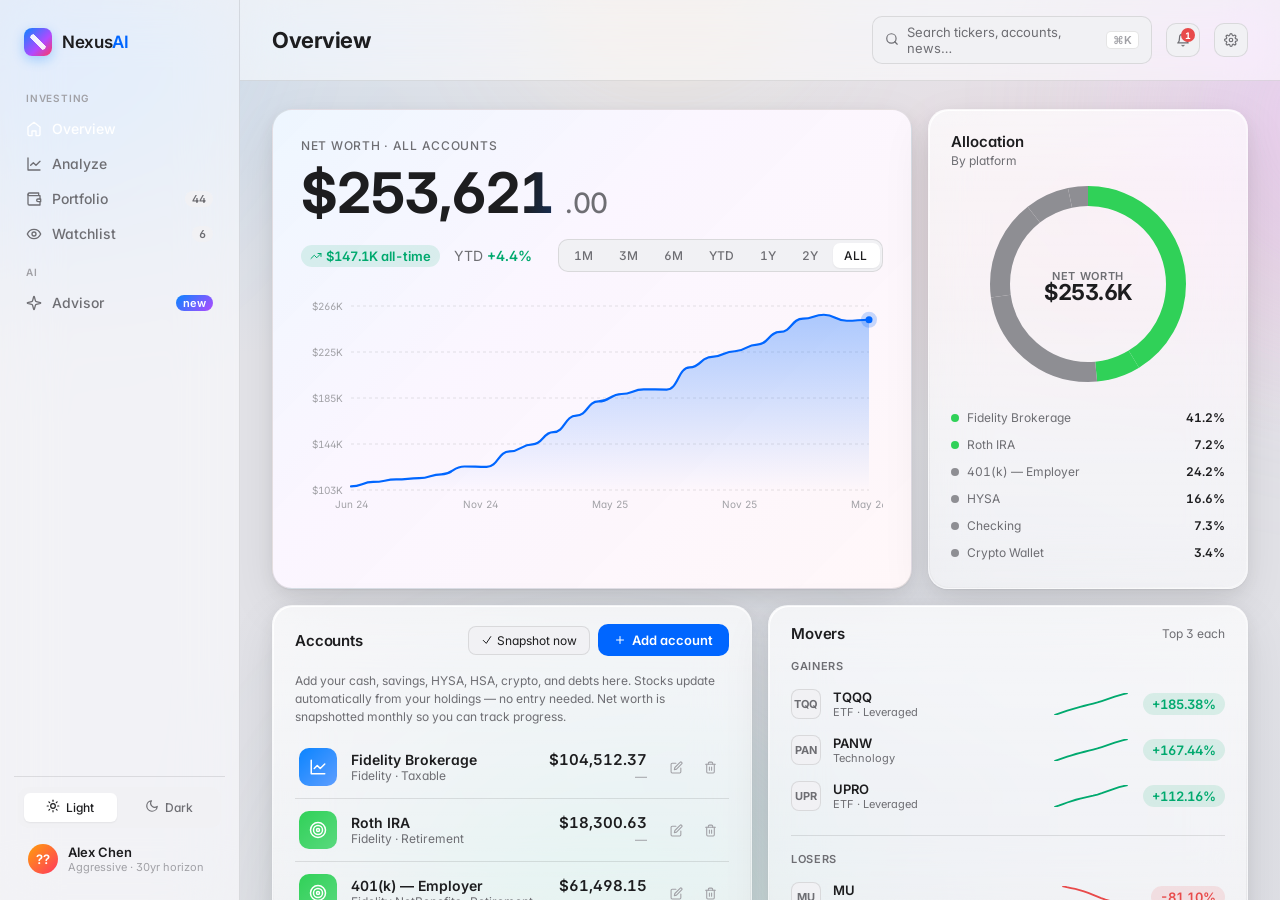
==== commit 2dbe7731: "Fix double page-reload feel and donut smudge on tiny allocations - index.html: the post-paint snapsh" ====
--- a/design_handoff_nexusai/design/index.html
+++ b/design_handoff_nexusai/design/index.html
@@ -302,8 +302,11 @@
         })
         .catch(() => {});
     }
-    // Always refresh once after paint; sooner if everything is zero
-    setTimeout(poll, allZero ? 1500 : 4000);
+    // Only poll when the cache was actually cold (plPct=0 everywhere) —
+    // otherwise this refetch+full-rerender fired on every single page
+    // load regardless of whether there was anything new, causing a
+    // visible flash/"double reload" feel even on a warm cache.
+    if (allZero) setTimeout(poll, 1500);
   })();
 
   // Nav handler
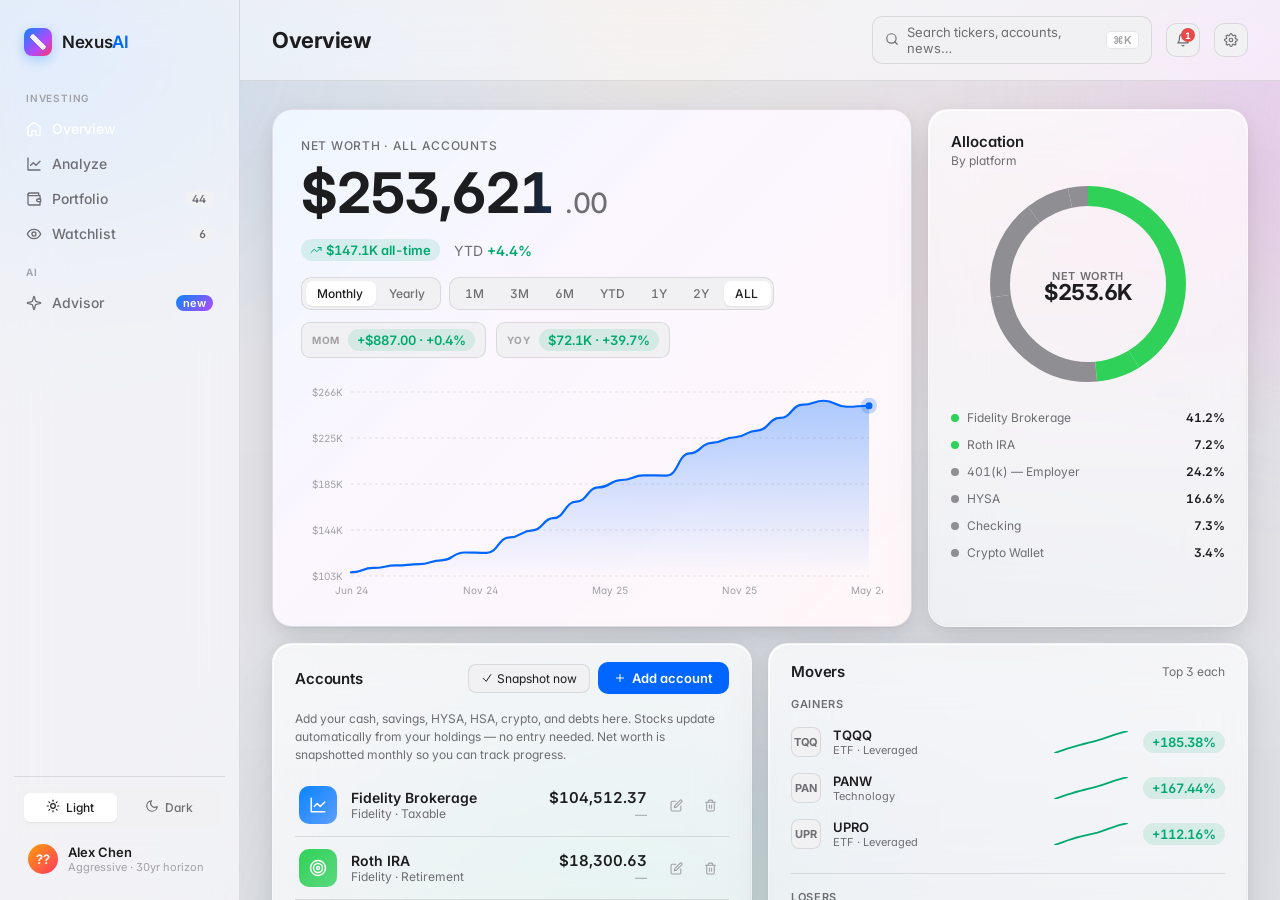
==== commit 88e2356c: "Add CoastFIRE progress tracking (checked yearly) - coastfire.py: standard 25x-rule + present-value c" ====
--- a/design_handoff_nexusai/design/index.html
+++ b/design_handoff_nexusai/design/index.html
@@ -143,6 +143,30 @@
         <option value="moderate">Moderate</option>
         <option value="aggressive">Aggressive</option>
       </select>
+    </div>
+
+    <div style="font-size:11px;text-transform:uppercase;letter-spacing:.08em;font-weight:600;color:var(--text-2);margin:16px 0 12px;">CoastFIRE</div>
+
+    <div style="display:grid;grid-template-columns:1fr 1fr;gap:10px;margin-bottom:12px;">
+      <div>
+        <label style="display:block;font-size:12px;color:var(--text-2);margin-bottom:4px;">Retirement age</label>
+        <input id="s-cf-retire-age" type="number" min="18" max="100" placeholder="65"
+          style="width:100%;padding:8px 12px;border-radius:8px;border:1px solid var(--border);
+                 background:var(--surface-2);color:var(--text);font-size:13px;box-sizing:border-box;"/>
+      </div>
+      <div>
+        <label style="display:block;font-size:12px;color:var(--text-2);margin-bottom:4px;">Real return %/yr</label>
+        <input id="s-cf-return" type="number" min="0" max="20" step="0.5" placeholder="7"
+          style="width:100%;padding:8px 12px;border-radius:8px;border:1px solid var(--border);
+                 background:var(--surface-2);color:var(--text);font-size:13px;box-sizing:border-box;"/>
+      </div>
+    </div>
+
+    <div style="margin-bottom:12px;">
+      <label style="display:block;font-size:12px;color:var(--text-2);margin-bottom:4px;">Annual retirement spend ($)</label>
+      <input id="s-cf-spend" type="number" min="0" step="1000" placeholder="80000"
+        style="width:100%;padding:8px 12px;border-radius:8px;border:1px solid var(--border);
+               background:var(--surface-2);color:var(--text);font-size:13px;box-sizing:border-box;"/>
     </div>
 
     <div style="margin-bottom:16px;">
@@ -473,6 +497,12 @@
       document.getElementById("s-risk").value = (p.risk || "moderate").toLowerCase();
       document.getElementById("s-notes").value = p.notes || "";
     }
+    if (D && D.coastFire) {
+      const cfd = D.coastFire;
+      document.getElementById("s-cf-retire-age").value = cfd.retireAge || "";
+      document.getElementById("s-cf-return").value = cfd.returnPct || "";
+      document.getElementById("s-cf-spend").value = cfd.annualSpend || "";
+    }
   }
 
   document.getElementById("settings-btn").addEventListener("click", (e) => {
@@ -489,6 +519,9 @@
       horizon_years: parseInt(document.getElementById("s-horizon").value) || 10,
       risk_tolerance: document.getElementById("s-risk").value,
       notes: document.getElementById("s-notes").value.trim(),
+      coastfire_retire_age: parseInt(document.getElementById("s-cf-retire-age").value) || 65,
+      coastfire_annual_spend: parseFloat(document.getElementById("s-cf-spend").value) || 0,
+      coastfire_return_pct: parseFloat(document.getElementById("s-cf-return").value) || 7,
     };
     fetch("/api/profile", {
       method: "POST",
@@ -508,6 +541,14 @@
         const parts = payload.name.split(" ");
         p.initials = parts.map(w => w[0]).join("").toUpperCase().slice(0, 2);
         hydrateProfileChip();
+        if (window.AppleSections && window.AppleSections.recomputeCoastFire) {
+          window.AppleSections.recomputeCoastFire({
+            age: payload.age,
+            retireAge: payload.coastfire_retire_age,
+            annualSpend: payload.coastfire_annual_spend,
+            returnPct: payload.coastfire_return_pct,
+          });
+        }
         const status = document.getElementById("s-status");
         status.style.display = "block";
         setTimeout(() => { status.style.display = "none"; }, 2500);
--- a/design_handoff_nexusai/design/styles.css
+++ b/design_handoff_nexusai/design/styles.css
@@ -301,6 +301,20 @@
 .delta.flat { color: var(--text-2); background: var(--surface-2); }
 .hero-since { color: var(--text-2); }
 
+.hero-growth {
+  display: flex; gap: 10px; margin-top: 12px; flex-wrap: wrap;
+}
+.growth-chip {
+  display: flex; align-items: center; gap: 8px;
+  padding: 6px 10px; border-radius: 9px;
+  background: var(--surface-2); border: 1px solid var(--border);
+}
+.growth-chip .label {
+  font-size: 10px; font-weight: 700; color: var(--text-3);
+  text-transform: uppercase; letter-spacing: 0.06em;
+}
+.chart-note { font-size: 11px; margin-top: 8px; text-align: center; }
+
 .range-pills {
   display: inline-flex; gap: 2px;
   background: var(--surface-2);
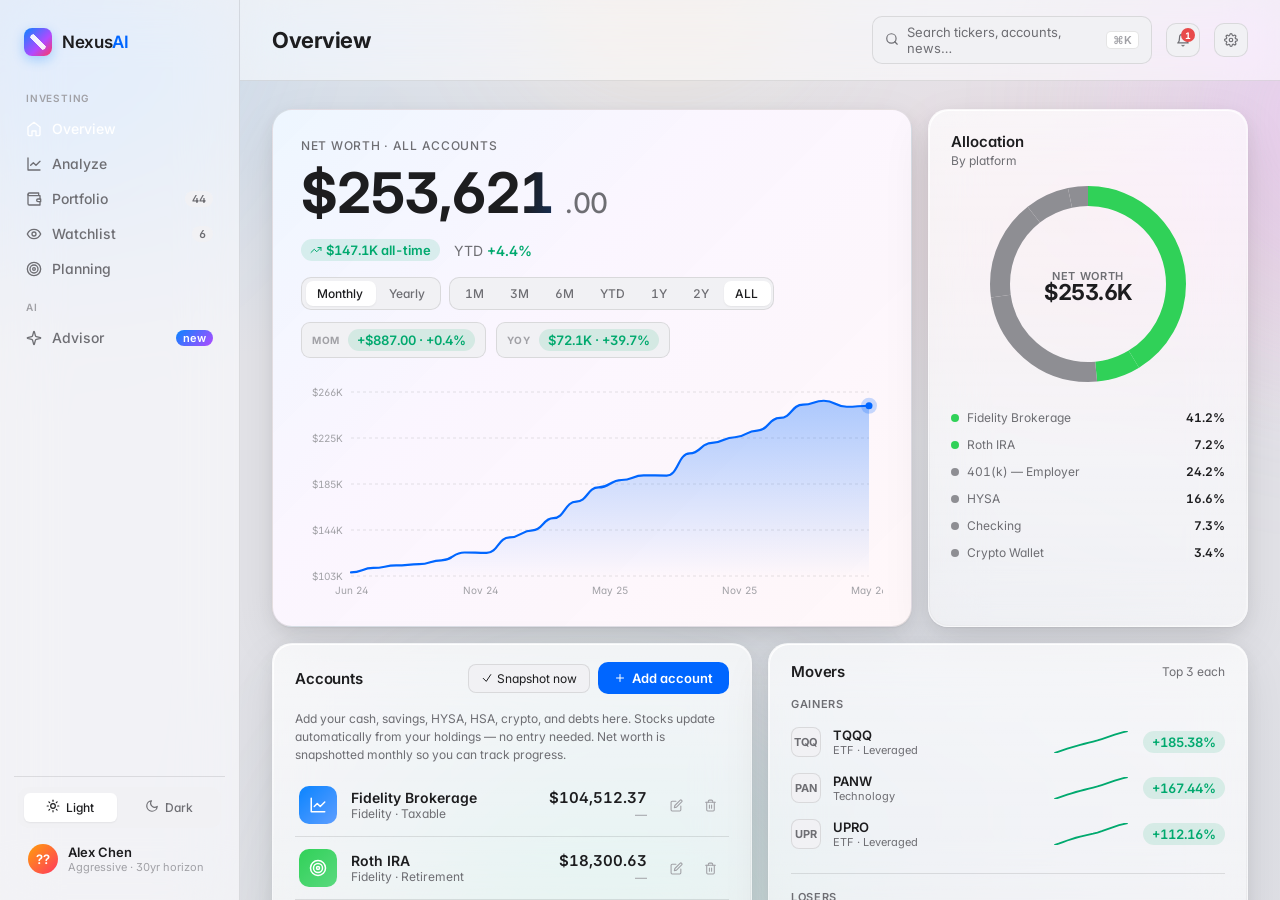
==== commit 5376be7c: "Add planning suite: full FIRE, contributions, rebalance, tax-loss, dividends New "Planning" tab + no" ====
--- a/design_handoff_nexusai/design/index.html
+++ b/design_handoff_nexusai/design/index.html
@@ -28,6 +28,7 @@
       <button class="nav-item" data-section="analyze"><span class="nav-icon" id="ni-analyze"></span>Analyze</button>
       <button class="nav-item" data-section="portfolio"><span class="nav-icon" id="ni-portfolio"></span>Portfolio<span class="nav-badge" id="badge-portfolio">44</span></button>
       <button class="nav-item" data-section="watchlist"><span class="nav-icon" id="ni-watchlist"></span>Watchlist<span class="nav-badge" id="badge-watchlist">6</span></button>
+      <button class="nav-item" data-section="planning"><span class="nav-icon" id="ni-planning"></span>Planning</button>
       <div class="nav-section">AI</div>
       <button class="nav-item" data-section="advisor"><span class="nav-icon" id="ni-advisor"></span>Advisor<span class="nav-badge" style="background:linear-gradient(135deg, #0a84ff, #b14aff); color:white;">new</span></button>
     </nav>
@@ -67,6 +68,7 @@
       <div id="section-analyze" class="section"></div>
       <div id="section-portfolio" class="section"></div>
       <div id="section-watchlist" class="section"></div>
+      <div id="section-planning" class="section"></div>
       <div id="section-advisor" class="section"></div>
     </div>
   </main>
@@ -169,6 +171,58 @@
                background:var(--surface-2);color:var(--text);font-size:13px;box-sizing:border-box;"/>
     </div>
 
+    <div style="margin-bottom:12px;">
+      <label style="display:block;font-size:12px;color:var(--text-2);margin-bottom:4px;">Monthly contribution ($, full FIRE)</label>
+      <input id="s-cf-contrib" type="number" min="0" step="50" placeholder="0"
+        style="width:100%;padding:8px 12px;border-radius:8px;border:1px solid var(--border);
+               background:var(--surface-2);color:var(--text);font-size:13px;box-sizing:border-box;"/>
+    </div>
+
+    <div style="font-size:11px;text-transform:uppercase;letter-spacing:.08em;font-weight:600;color:var(--text-2);margin:16px 0 12px;">Planning</div>
+
+    <div style="display:grid;grid-template-columns:1fr 1fr 1fr;gap:8px;margin-bottom:12px;">
+      <div>
+        <label style="display:block;font-size:11px;color:var(--text-2);margin-bottom:4px;">401(k) YTD ($)</label>
+        <input id="s-pl-401k" type="number" min="0" step="100" placeholder="0"
+          style="width:100%;padding:8px 10px;border-radius:8px;border:1px solid var(--border);
+                 background:var(--surface-2);color:var(--text);font-size:12px;box-sizing:border-box;"/>
+      </div>
+      <div>
+        <label style="display:block;font-size:11px;color:var(--text-2);margin-bottom:4px;">HSA YTD ($)</label>
+        <input id="s-pl-hsa" type="number" min="0" step="100" placeholder="0"
+          style="width:100%;padding:8px 10px;border-radius:8px;border:1px solid var(--border);
+                 background:var(--surface-2);color:var(--text);font-size:12px;box-sizing:border-box;"/>
+      </div>
+      <div>
+        <label style="display:block;font-size:11px;color:var(--text-2);margin-bottom:4px;">Roth YTD ($)</label>
+        <input id="s-pl-roth" type="number" min="0" step="100" placeholder="0"
+          style="width:100%;padding:8px 10px;border-radius:8px;border:1px solid var(--border);
+                 background:var(--surface-2);color:var(--text);font-size:12px;box-sizing:border-box;"/>
+      </div>
+    </div>
+
+    <div style="display:grid;grid-template-columns:1fr 1fr;gap:10px;margin-bottom:12px;">
+      <div>
+        <label style="display:block;font-size:12px;color:var(--text-2);margin-bottom:4px;">Target stock %</label>
+        <input id="s-pl-target-stock" type="number" min="0" max="100" step="1" placeholder="90"
+          style="width:100%;padding:8px 12px;border-radius:8px;border:1px solid var(--border);
+                 background:var(--surface-2);color:var(--text);font-size:13px;box-sizing:border-box;"/>
+      </div>
+      <div>
+        <label style="display:block;font-size:12px;color:var(--text-2);margin-bottom:4px;">Tax-loss threshold (%)</label>
+        <input id="s-pl-tlh" type="number" min="-100" max="0" step="1" placeholder="-10"
+          style="width:100%;padding:8px 12px;border-radius:8px;border:1px solid var(--border);
+                 background:var(--surface-2);color:var(--text);font-size:13px;box-sizing:border-box;"/>
+      </div>
+    </div>
+
+    <div style="margin-bottom:16px;">
+      <label style="display:block;font-size:12px;color:var(--text-2);margin-bottom:4px;">Monthly expense ($, emergency fund)</label>
+      <input id="s-pl-monthly-expense" type="number" min="0" step="100" placeholder="0 = use annual spend ÷ 12"
+        style="width:100%;padding:8px 12px;border-radius:8px;border:1px solid var(--border);
+               background:var(--surface-2);color:var(--text);font-size:13px;box-sizing:border-box;"/>
+    </div>
+
     <div style="margin-bottom:16px;">
       <label style="display:block;font-size:12px;color:var(--text-2);margin-bottom:4px;">Notes</label>
       <textarea id="s-notes" rows="2" placeholder="Goals, notes…"
@@ -190,6 +244,7 @@
 <script src="charts.js"></script>
 <script src="sections-1.js"></script>
 <script src="sections-2.js"></script>
+<script src="sections-3.js"></script>
 <script src="command.js"></script>
 <script src="animations.js"></script>
 <script src="sleek.js"></script>
@@ -200,7 +255,7 @@
   // Set nav icons
   const icons = {
     "ni-overview": "home", "ni-analyze": "chart", "ni-portfolio": "wallet",
-    "ni-watchlist": "eye", "ni-advisor": "sparkles",
+    "ni-watchlist": "eye", "ni-planning": "target", "ni-advisor": "sparkles",
     "search-icon": "search", "bell-btn": "bell", "settings-btn": "settings",
     "tt-light": "sun", "tt-dark": "moon",
   };
@@ -226,12 +281,13 @@
   // Render each section's HTML
   const titles = {
     overview: "Overview", analyze: "Analyze", portfolio: "Portfolio",
-    watchlist: "Watchlist", advisor: "Advisor",
+    watchlist: "Watchlist", planning: "Planning", advisor: "Advisor",
   };
   document.getElementById("section-overview").innerHTML = AppleSections.renderOverview();
   document.getElementById("section-analyze").innerHTML = AppleSections.renderAnalyze();
   document.getElementById("section-portfolio").innerHTML = AppleSections.renderPortfolio();
   document.getElementById("section-watchlist").innerHTML = AppleSections.renderWatchlist();
+  document.getElementById("section-planning").innerHTML = AppleSections.renderPlanning();
   document.getElementById("section-advisor").innerHTML = AppleSections.renderAdvisor();
 
   // Update portfolio badge
@@ -280,6 +336,42 @@
     }, 140);
   }
 
+  // Merge a /api/snapshot response into NEXUS_DATA and re-render the
+  // sections that depend on it. Shared by the cold-cache poll below and by
+  // the Settings-save handler (planning fields have no cheap client-side
+  // formula mirror like CoastFIRE does, so a refetch is simplest).
+  function applySnapshotData(s) {
+    const D = window.NEXUS_DATA;
+    D.positions = s.positions;
+    D.portfolioValue = s.portfolioValue;
+    D.totalCost = s.totalCost;
+    D.totalPL = s.totalPL;
+    D.totalPLPct = s.totalPLPct;
+    D.netWorth = s.netWorth;
+    D.accounts = s.accounts;
+    D.watchlist = s.watchlist;
+    D.sectorWeights = s.sectorWeights;
+    if (s.advisorPlan) D.advisorPlan = s.advisorPlan;
+    if (s.riskMetrics) D.riskMetrics = s.riskMetrics;
+    if (s.coastFire) D.coastFire = s.coastFire;
+    if (s.fire) D.fire = s.fire;
+    if (s.contributions) D.contributions = s.contributions;
+    if (s.rebalance) D.rebalance = s.rebalance;
+    if (s.taxLossHarvest) D.taxLossHarvest = s.taxLossHarvest;
+    if (s.dividends) D.dividends = s.dividends;
+    if (s.emergencyFund) D.emergencyFund = s.emergencyFund;
+    if (s.netWorthPercentile) D.netWorthPercentile = s.netWorthPercentile;
+    if (s.insights) D.insights = s.insights;
+    ["overview","portfolio","watchlist","planning","advisor"].forEach(sec => {
+      const fn = AppleSections["render" + sec.charAt(0).toUpperCase() + sec.slice(1)];
+      const el = document.getElementById("section-" + sec);
+      if (fn && el) el.innerHTML = fn();
+    });
+    const hy = AppleSections["hydrate" + active.charAt(0).toUpperCase() + active.slice(1)];
+    if (hy) try { hy(); } catch(e){}
+    if (window.checkWatchlistAlerts) checkWatchlistAlerts();
+  }
+
   window.Nexus = { navigateTo, flashTicker, getActive: () => active };
 
   if (window.CommandPalette) CommandPalette.init();
@@ -299,28 +391,7 @@
         .then(s => {
           if (!s.ok) return;
           const stillZero = s.positions.length > 0 && s.positions.every(p => !p.plPct);
-          // Merge enriched fields
-          D.positions = s.positions;
-          D.portfolioValue = s.portfolioValue;
-          D.totalCost = s.totalCost;
-          D.totalPL = s.totalPL;
-          D.totalPLPct = s.totalPLPct;
-          D.netWorth = s.netWorth;
-          D.accounts = s.accounts;
-          D.watchlist = s.watchlist;
-          D.sectorWeights = s.sectorWeights;
-          if (s.advisorPlan) D.advisorPlan = s.advisorPlan;
-          if (s.riskMetrics) D.riskMetrics = s.riskMetrics;
-          // Re-render the sections whose HTML depends on these numbers
-          ["overview","portfolio","watchlist","advisor"].forEach(sec => {
-            const fn = AppleSections["render" + sec.charAt(0).toUpperCase() + sec.slice(1)];
-            const el = document.getElementById("section-" + sec);
-            if (fn && el) el.innerHTML = fn();
-          });
-          // Re-hydrate the active one
-          const hy = AppleSections["hydrate" + active.charAt(0).toUpperCase() + active.slice(1)];
-          if (hy) try { hy(); } catch(e){}
-          if (window.checkWatchlistAlerts) checkWatchlistAlerts();
+          applySnapshotData(s);
           // If server still cold, poll again (max 4 tries)
           if (stillZero && tries < 4) setTimeout(poll, 2000);
         })
@@ -393,6 +464,12 @@
       } else if (w.sellAbove && w.price > 0 && w.price >= w.sellAbove) {
         items.push({ type: "sell", ticker: w.ticker, msg: `Price ${fmt$(w.price)} hit sell target ≥ ${fmt$(w.sellAbove)}`, color: "var(--red)" });
       }
+    });
+    // Cross-feature alerts computed server-side (stale balances, contribution
+    // room, rebalance drift, tax-loss candidates, CoastFIRE reached).
+    const severityColor = { warn: "#ff9f0a", info: "var(--accent)", good: "var(--green)" };
+    (D.insights || []).forEach(i => {
+      items.push({ type: i.type, ticker: i.title, msg: i.msg, color: severityColor[i.severity] || "var(--text-3)" });
     });
     if (items.length === 0) {
       list.innerHTML = `<div style="padding:16px;text-align:center;color:var(--text-3);font-size:13px;">No alerts triggered</div>`;
@@ -496,12 +573,27 @@
       document.getElementById("s-horizon").value = p.horizon || "";
       document.getElementById("s-risk").value = (p.risk || "moderate").toLowerCase();
       document.getElementById("s-notes").value = p.notes || "";
+      document.getElementById("s-pl-tlh").value = p.tlhThresholdPct != null ? p.tlhThresholdPct : "";
     }
     if (D && D.coastFire) {
       const cfd = D.coastFire;
       document.getElementById("s-cf-retire-age").value = cfd.retireAge || "";
       document.getElementById("s-cf-return").value = cfd.returnPct || "";
       document.getElementById("s-cf-spend").value = cfd.annualSpend || "";
+    }
+    if (D && D.fire) {
+      document.getElementById("s-cf-contrib").value = D.fire.monthlyContribution || "";
+    }
+    if (D && D.contributions) {
+      document.getElementById("s-pl-401k").value = D.contributions["401k"]?.ytd || "";
+      document.getElementById("s-pl-hsa").value = D.contributions.hsa?.ytd || "";
+      document.getElementById("s-pl-roth").value = D.contributions.roth?.ytd || "";
+    }
+    if (D && D.rebalance) {
+      document.getElementById("s-pl-target-stock").value = D.rebalance.targetStockPct || "";
+    }
+    if (D && D.emergencyFund) {
+      document.getElementById("s-pl-monthly-expense").value = D.emergencyFund.monthlyExpense || "";
     }
   }
 
@@ -522,6 +614,13 @@
       coastfire_retire_age: parseInt(document.getElementById("s-cf-retire-age").value) || 65,
       coastfire_annual_spend: parseFloat(document.getElementById("s-cf-spend").value) || 0,
       coastfire_return_pct: parseFloat(document.getElementById("s-cf-return").value) || 7,
+      coastfire_monthly_contribution: parseFloat(document.getElementById("s-cf-contrib").value) || 0,
+      contrib_401k_ytd: parseFloat(document.getElementById("s-pl-401k").value) || 0,
+      contrib_hsa_ytd: parseFloat(document.getElementById("s-pl-hsa").value) || 0,
+      contrib_roth_ytd: parseFloat(document.getElementById("s-pl-roth").value) || 0,
+      target_stock_pct: parseFloat(document.getElementById("s-pl-target-stock").value) || 90,
+      tlh_threshold_pct: parseFloat(document.getElementById("s-pl-tlh").value) || -10,
+      monthly_expense: parseFloat(document.getElementById("s-pl-monthly-expense").value) || 0,
     };
     fetch("/api/profile", {
       method: "POST",
@@ -549,6 +648,10 @@
             returnPct: payload.coastfire_return_pct,
           });
         }
+        // Contributions/rebalance/tax-loss/emergency-fund/full-FIRE don't
+        // have a cheap client-side formula mirror — refetch to pick up the
+        // new inputs rather than showing stale numbers until next reload.
+        fetch("/api/snapshot").then(r => r.json()).then(s => { if (s.ok) applySnapshotData(s); }).catch(() => {});
         const status = document.getElementById("s-status");
         status.style.display = "block";
         setTimeout(() => { status.style.display = "none"; }, 2500);
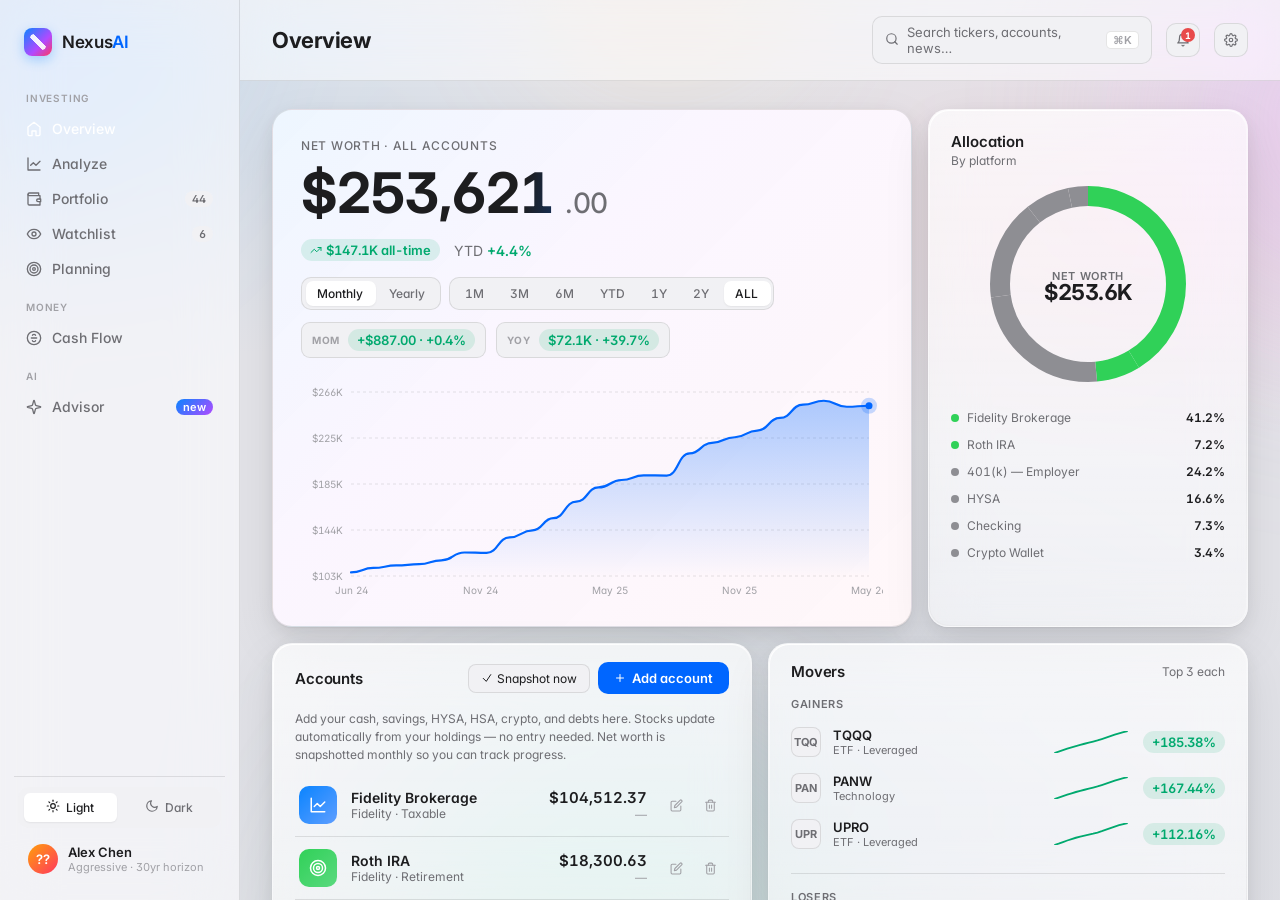
==== commit 06796a63: "Add cash flow, credit cards, performance, goals, budget and dashboard pages Transactions and cash fl" ====
--- a/design_handoff_nexusai/design/index.html
+++ b/design_handoff_nexusai/design/index.html
@@ -29,6 +29,8 @@
       <button class="nav-item" data-section="portfolio"><span class="nav-icon" id="ni-portfolio"></span>Portfolio<span class="nav-badge" id="badge-portfolio">44</span></button>
       <button class="nav-item" data-section="watchlist"><span class="nav-icon" id="ni-watchlist"></span>Watchlist<span class="nav-badge" id="badge-watchlist">6</span></button>
       <button class="nav-item" data-section="planning"><span class="nav-icon" id="ni-planning"></span>Planning</button>
+      <div class="nav-section">Money</div>
+      <button class="nav-item" data-section="cashflow"><span class="nav-icon" id="ni-cashflow"></span>Cash Flow</button>
       <div class="nav-section">AI</div>
       <button class="nav-item" data-section="advisor"><span class="nav-icon" id="ni-advisor"></span>Advisor<span class="nav-badge" style="background:linear-gradient(135deg, #0a84ff, #b14aff); color:white;">new</span></button>
     </nav>
@@ -69,6 +71,7 @@
       <div id="section-portfolio" class="section"></div>
       <div id="section-watchlist" class="section"></div>
       <div id="section-planning" class="section"></div>
+      <div id="section-cashflow" class="section"></div>
       <div id="section-advisor" class="section"></div>
     </div>
   </main>
@@ -245,6 +248,7 @@
 <script src="sections-1.js"></script>
 <script src="sections-2.js"></script>
 <script src="sections-3.js"></script>
+<script src="sections-4.js"></script>
 <script src="command.js"></script>
 <script src="animations.js"></script>
 <script src="sleek.js"></script>
@@ -255,7 +259,7 @@
   // Set nav icons
   const icons = {
     "ni-overview": "home", "ni-analyze": "chart", "ni-portfolio": "wallet",
-    "ni-watchlist": "eye", "ni-planning": "target", "ni-advisor": "sparkles",
+    "ni-watchlist": "eye", "ni-planning": "target", "ni-advisor": "sparkles", "ni-cashflow": "coin",
     "search-icon": "search", "bell-btn": "bell", "settings-btn": "settings",
     "tt-light": "sun", "tt-dark": "moon",
   };
@@ -281,13 +285,14 @@
   // Render each section's HTML
   const titles = {
     overview: "Overview", analyze: "Analyze", portfolio: "Portfolio",
-    watchlist: "Watchlist", planning: "Planning", advisor: "Advisor",
+    watchlist: "Watchlist", planning: "Planning", cashflow: "Cash Flow", advisor: "Advisor",
   };
   document.getElementById("section-overview").innerHTML = AppleSections.renderOverview();
   document.getElementById("section-analyze").innerHTML = AppleSections.renderAnalyze();
   document.getElementById("section-portfolio").innerHTML = AppleSections.renderPortfolio();
   document.getElementById("section-watchlist").innerHTML = AppleSections.renderWatchlist();
   document.getElementById("section-planning").innerHTML = AppleSections.renderPlanning();
+  document.getElementById("section-cashflow").innerHTML = AppleSections.renderCashflow();
   document.getElementById("section-advisor").innerHTML = AppleSections.renderAdvisor();
 
   // Update portfolio badge
@@ -362,7 +367,10 @@
     if (s.emergencyFund) D.emergencyFund = s.emergencyFund;
     if (s.netWorthPercentile) D.netWorthPercentile = s.netWorthPercentile;
     if (s.insights) D.insights = s.insights;
-    ["overview","portfolio","watchlist","planning","advisor"].forEach(sec => {
+    // Blocks added for the money views (cash flow, goals, budget, performance...)
+    ["cashFlow","categoryRules","goals","budget","performance","investmentFlows","whyItMoved",
+     "dailyNetWorth","portfolioCheck","health"].forEach(k => { if (s[k] !== undefined) D[k] = s[k]; });
+    ["overview","portfolio","watchlist","planning","cashflow","advisor"].forEach(sec => {
       const fn = AppleSections["render" + sec.charAt(0).toUpperCase() + sec.slice(1)];
       const el = document.getElementById("section-" + sec);
       if (fn && el) el.innerHTML = fn();
@@ -372,7 +380,7 @@
     if (window.checkWatchlistAlerts) checkWatchlistAlerts();
   }
 
-  window.Nexus = { navigateTo, flashTicker, getActive: () => active };
+  window.Nexus = { navigateTo, flashTicker, applySnapshotData, getActive: () => active };
 
   if (window.CommandPalette) CommandPalette.init();
   if (window.NexusTweaks) NexusTweaks.init();
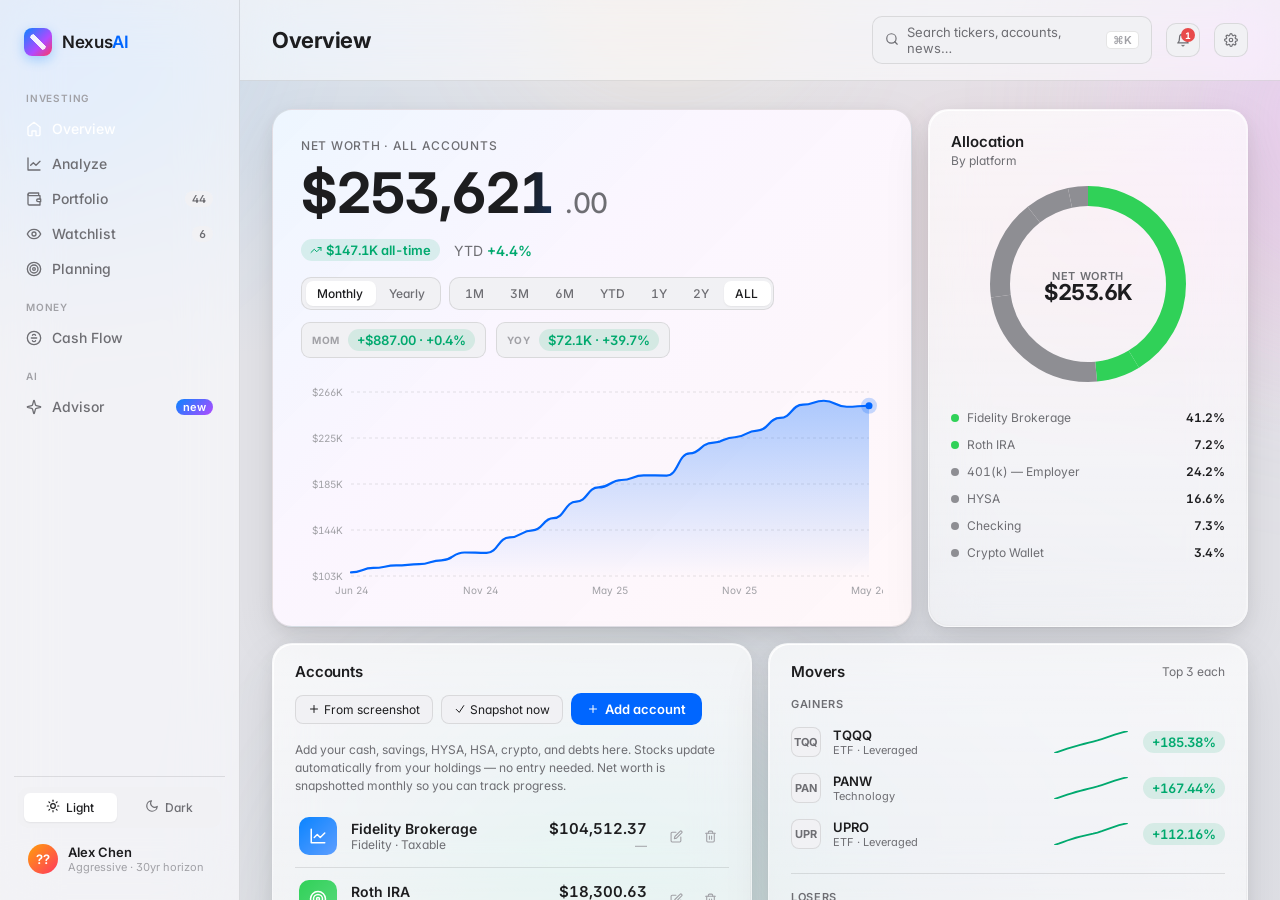
==== commit 08d64a5e: "Add screenshot import; stop dashboard saves from stripping Plaid tags Screenshot import - "From scre" ====
--- a/design_handoff_nexusai/design/index.html
+++ b/design_handoff_nexusai/design/index.html
@@ -249,6 +249,7 @@
 <script src="sections-2.js"></script>
 <script src="sections-3.js"></script>
 <script src="sections-4.js"></script>
+<script src="screenshot.js"></script>
 <script src="command.js"></script>
 <script src="animations.js"></script>
 <script src="sleek.js"></script>
